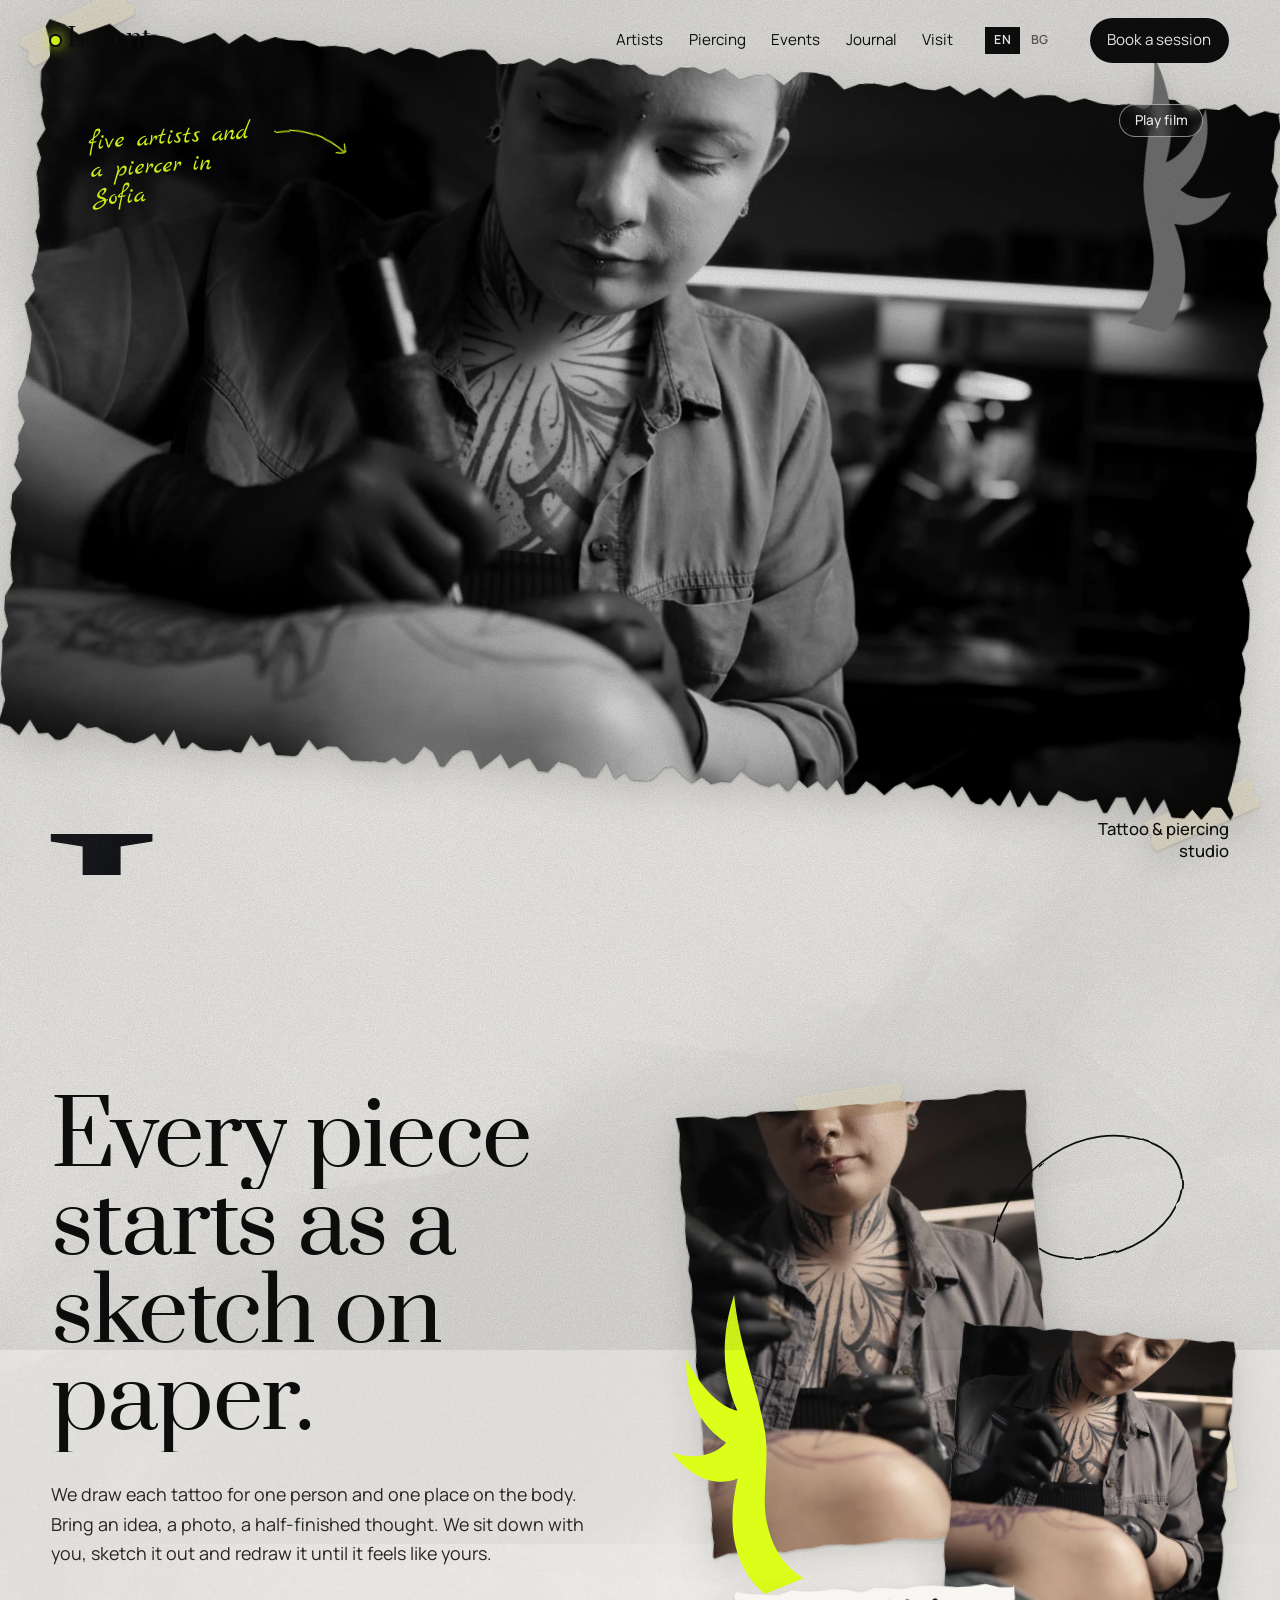
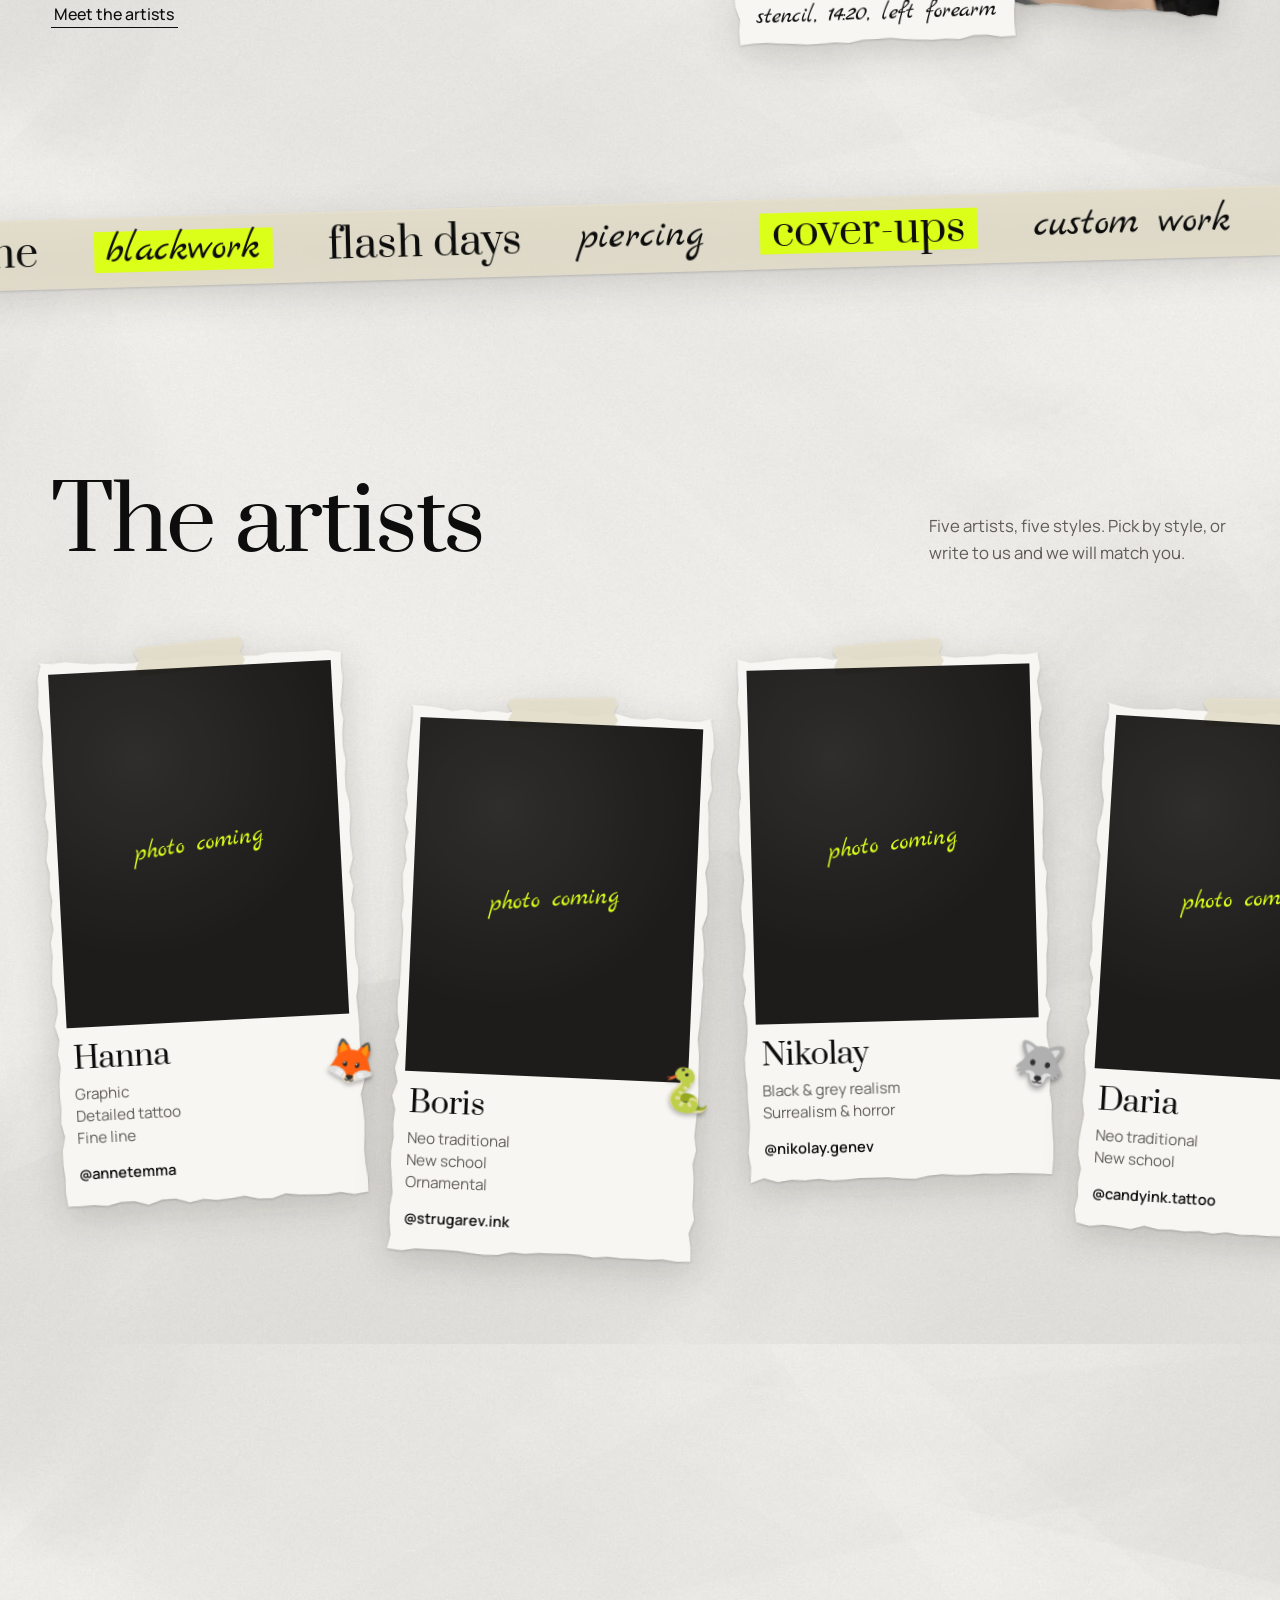
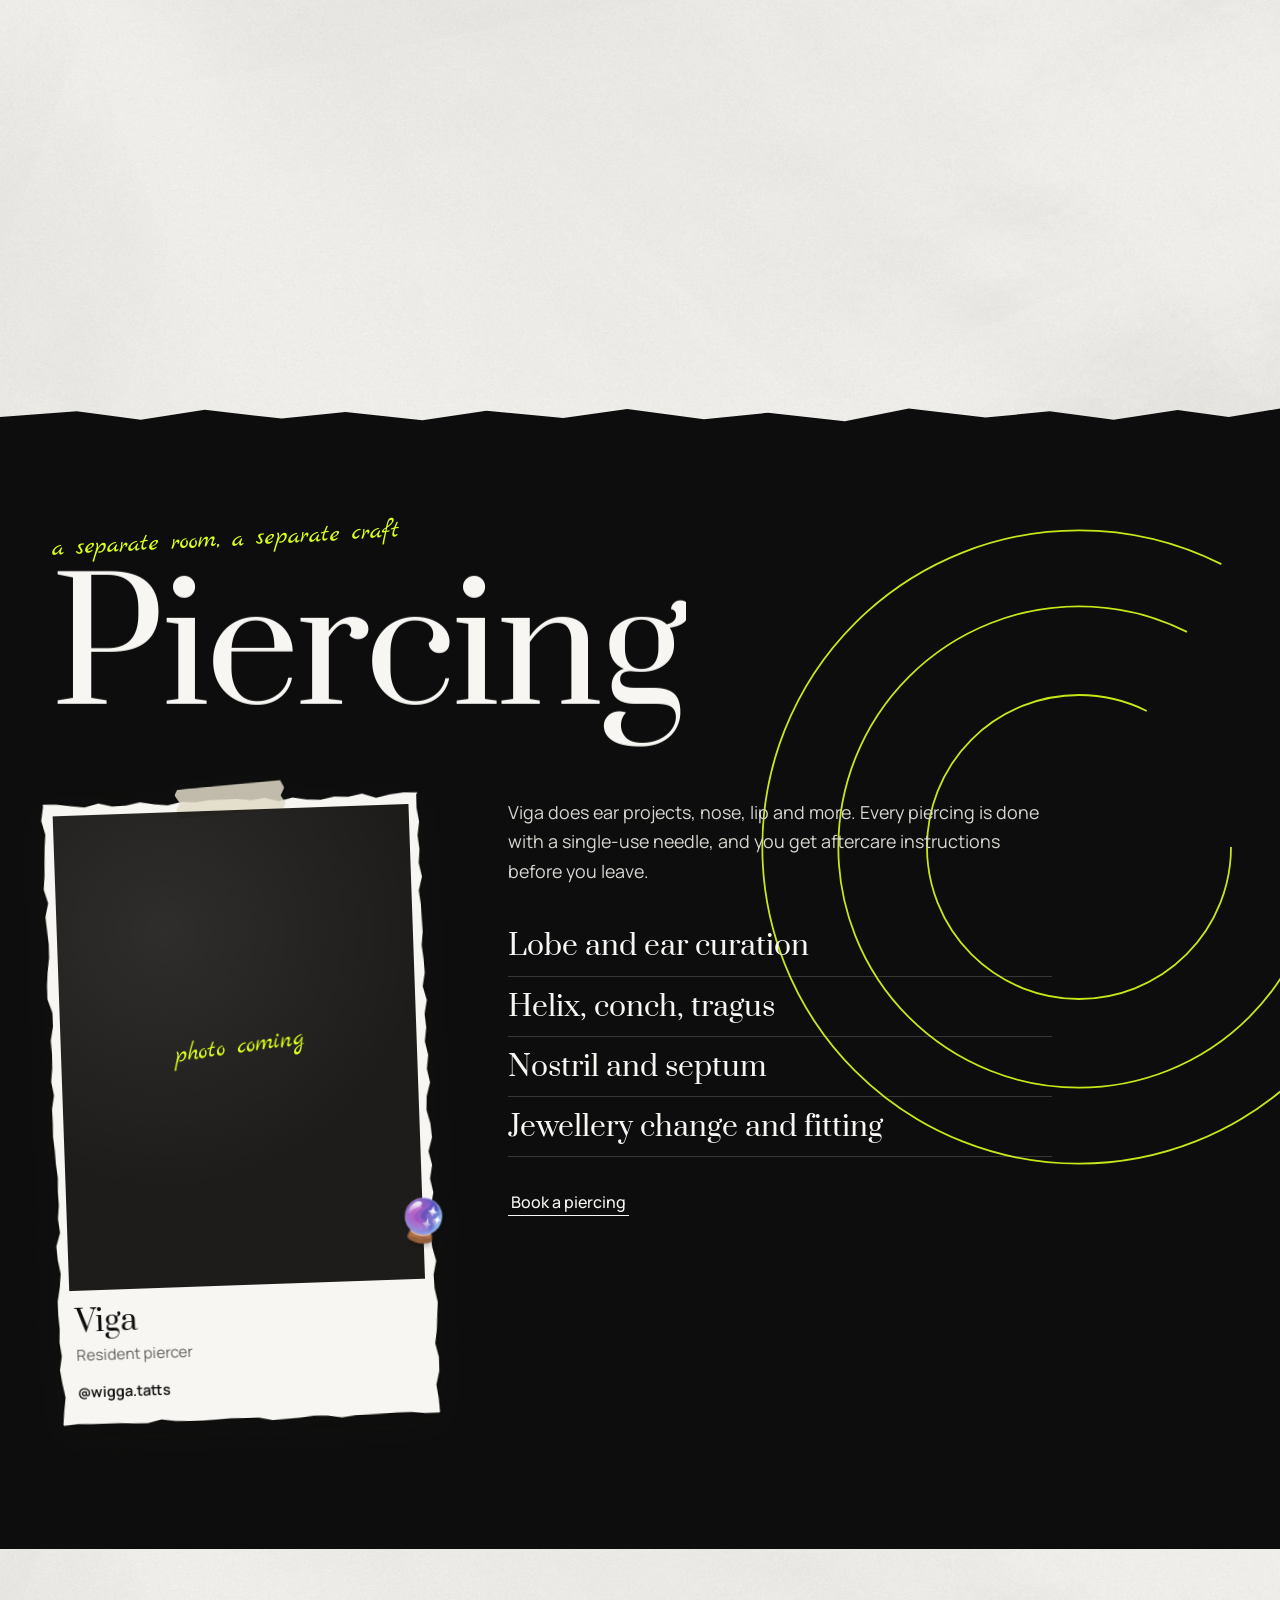
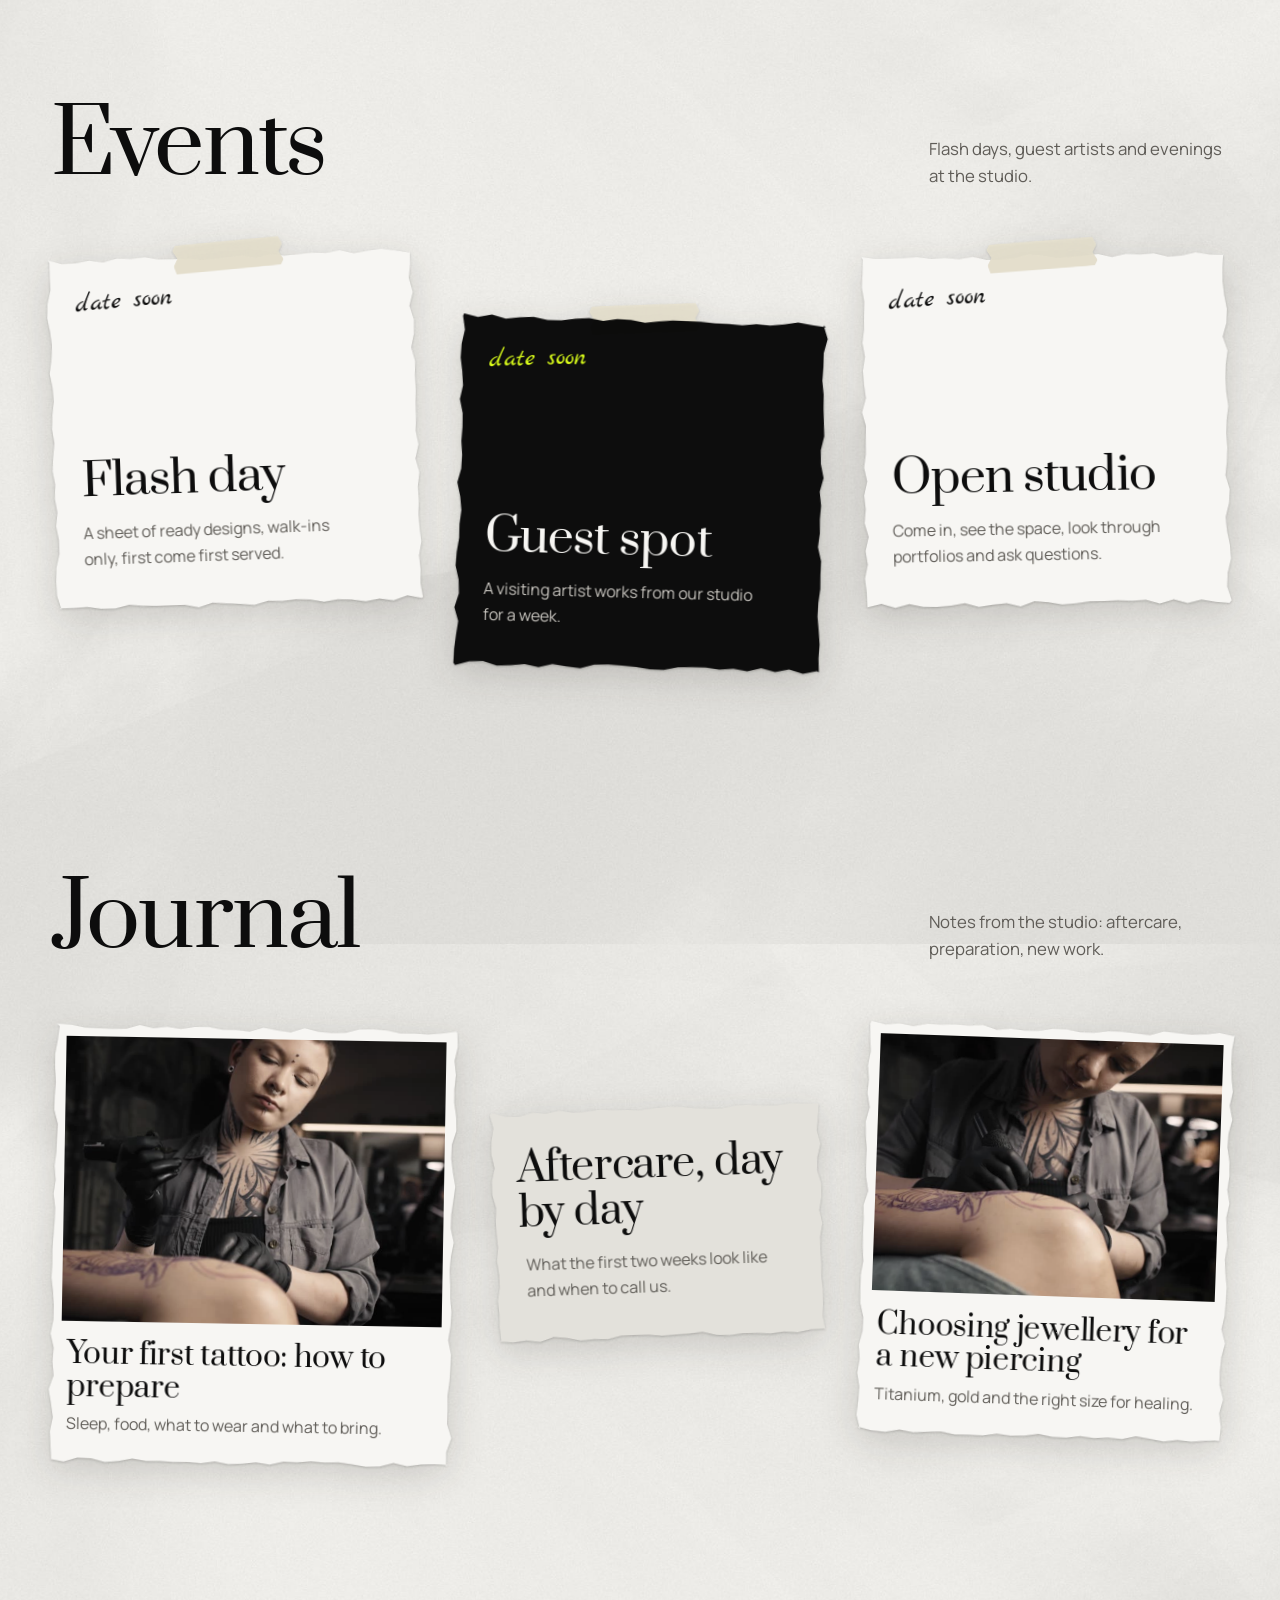
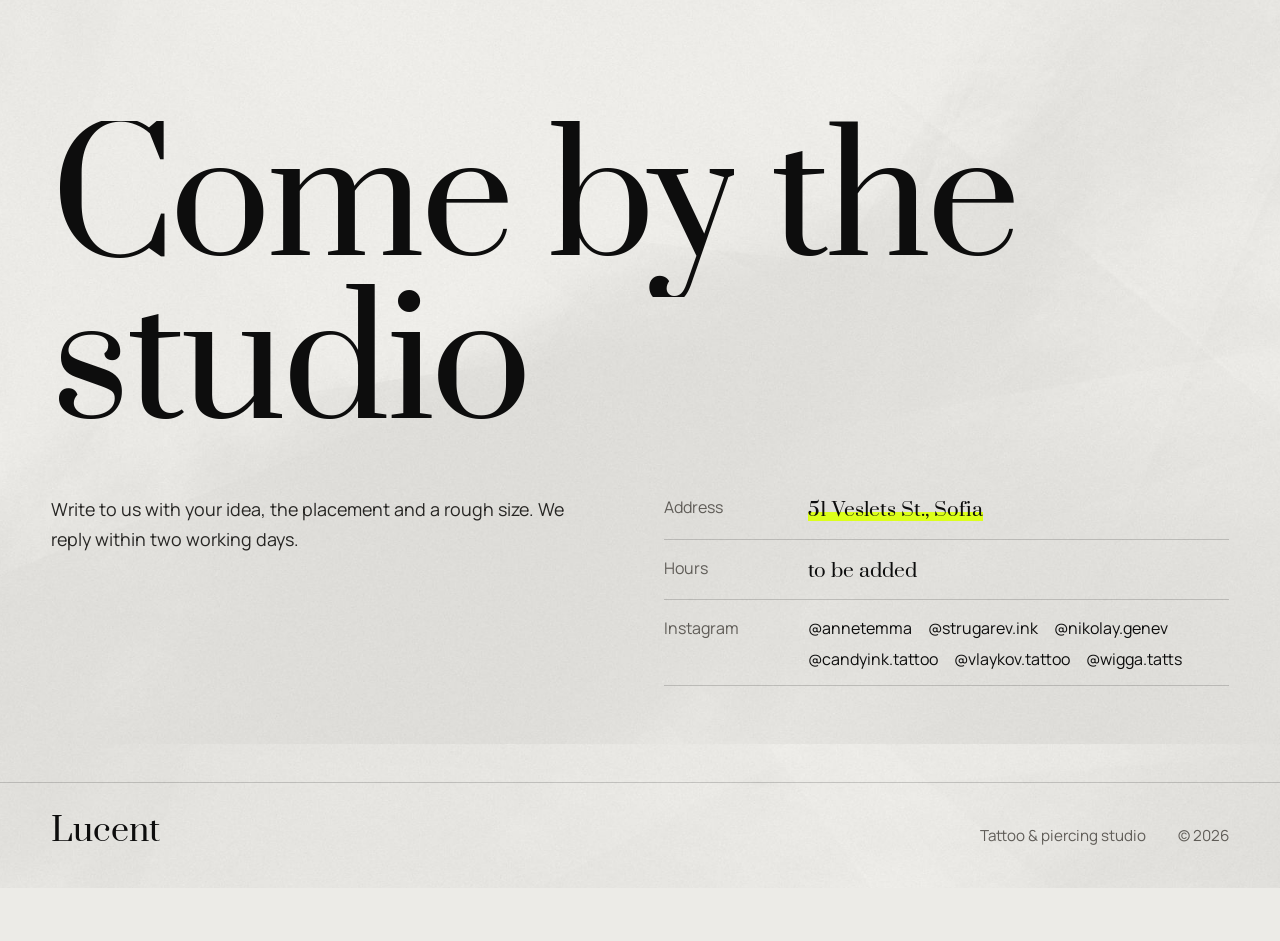
==== index.html @ 6c9735e3 "Lucent Tattoo Studio website: home page Paper-collage home page with hero video, artists, separate p" ====
<!doctype html>
<html lang="en">
<head>
  <meta charset="utf-8">
  <meta name="viewport" content="width=device-width, initial-scale=1">
  <title>Lucent Tattoo Studio</title>
  <meta name="description" content="Lucent Tattoo Studio, Sofia: five tattoo artists and a resident piercer. 51 Veslets St.">
  <link rel="preconnect" href="https://fonts.googleapis.com">
  <link rel="preconnect" href="https://fonts.gstatic.com" crossorigin>
  <link href="https://fonts.googleapis.com/css2?family=Prata&family=Manrope:wght@400;500;600&family=Marck+Script&display=swap&subset=cyrillic" rel="stylesheet">
  <link rel="stylesheet" href="css/style.css">
  <link rel="preload" as="image" href="assets/img/paper.jpg">
</head>
<body>
  <a class="skip" href="#main" data-i18n="skip">Skip to content</a>

  <!-- shared SVG: rough ink stroke used for scribbles -->
  <svg width="0" height="0" style="position:absolute" aria-hidden="true">
    <symbol id="flame" viewBox="0 0 200 420"><path d="M70 418 C 40 360, 60 300, 96 250 C 60 250, 34 222, 22 180 C 50 204, 80 206, 100 196 C 74 160, 70 110, 92 64 C 96 112, 112 146, 132 160 C 130 110, 146 56, 190 4 C 170 70, 172 130, 160 190 C 152 240, 120 280, 112 320 C 104 360, 110 390, 130 418 Z"/></symbol>
    <filter id="rough"><feTurbulence type="fractalNoise" baseFrequency="0.04" numOctaves="2" seed="4"/><feDisplacementMap in="SourceGraphic" scale="3"/></filter>
  </svg>

  <header class="nav" data-nav>
    <a class="nav__logo" href="#top" aria-label="Lucent Tattoo Studio"><span class="nav__dot" aria-hidden="true"></span>Lucent</a>
    <nav class="nav__links" aria-label="Main">
      <a href="#artists" data-i18n="nav.artists">Artists</a>
      <a href="#piercing" data-i18n="nav.piercing">Piercing</a>
      <a href="#events" data-i18n="nav.events">Events</a>
      <a href="#journal" data-i18n="nav.journal">Journal</a>
      <a href="#visit" data-i18n="nav.visit">Visit</a>
    </nav>
    <div class="lang" role="group" aria-label="Language">
      <button type="button" data-lang="en" aria-pressed="true">EN</button>
      <button type="button" data-lang="bg" aria-pressed="false">BG</button>
    </div>
    <a class="nav__book" href="#visit" data-i18n="nav.book">Book a session</a>
  </header>

  <main id="main">
    <!-- HERO -->
    <section class="hero" id="top">
      <div class="hero__frame scrap" data-drop>
        <div class="torn" data-torn="hero">
          <video class="hero__video" autoplay muted loop playsinline preload="auto" poster="assets/img/hero-poster.jpg">
            <source src="assets/video/hero.mp4" type="video/mp4">
          </video>
        </div>
        <span class="tape tape--tl"></span>
        <span class="tape tape--br"></span>
      </div>

      <svg class="flame flame--hero" viewBox="0 0 200 420" aria-hidden="true"><use href="#flame"/></svg>

      <h1 class="hero__word" aria-label="Lucent">
        <span class="hero__letters" aria-hidden="true"><span>L</span><span>u</span><span>c</span><span>e</span><span>n</span><span>t</span></span>
      </h1>

      <p class="hero__sub" data-drop data-i18n="hero.sub">Tattoo &amp; piercing studio</p>

      <p class="note hero__note" data-drop>
        <span data-i18n="hero.note">five artists and a piercer in Sofia</span>
        <svg class="note__arrow" viewBox="0 0 120 60" aria-hidden="true"><path d="M4 8 C 40 4, 80 18, 108 48 M108 48 l-14 -2 M108 48 l-1 -14" /></svg>
      </p>

      <button class="hero__pause" type="button" data-pause aria-pressed="false">
        <span data-i18n="hero.pause">Pause film</span>
      </button>
    </section>

    <!-- MANIFESTO -->
    <section class="manifesto" aria-labelledby="manifesto-title">
      <div class="manifesto__text">
        <h2 id="manifesto-title" class="display" data-split data-i18n="manifesto.title">Every piece starts as a sketch on paper.</h2>
        <p class="lede" data-reveal data-i18n="manifesto.body">We draw each tattoo for one person and one place on the body. Bring an idea, a photo, a half-finished thought. We sit down with you, sketch it out and redraw it until it feels like yours.</p>
        <a class="link-ink" href="#artists" data-reveal data-i18n="manifesto.cta">Meet the artists</a>
      </div>

      <div class="collage" aria-hidden="true">
        <figure class="scrap collage__a" data-speed="-0.12" data-place>
          <div class="torn" data-torn><img src="assets/img/still-2.jpg" alt="" loading="lazy"></div>
          <span class="tape tape--t"></span>
        </figure>
        <figure class="scrap collage__b" data-speed="0.08" data-place>
          <div class="torn" data-torn><img src="assets/img/still-7.jpg" alt="" loading="lazy"></div>
          <span class="tape tape--r"></span>
        </figure>
        <figure class="scrap collage__c paper-slip" data-speed="-0.04" data-place>
          <div class="torn" data-torn><p class="slip" data-i18n="collage.slip">stencil, 14:20, left forearm</p></div>
        </figure>
        <svg class="flame flame--collage" viewBox="0 0 200 420" aria-hidden="true"><use href="#flame"/></svg>
        <svg class="collage__scribble" viewBox="0 0 300 300"><path data-draw d="M40 210 C 60 120, 150 60, 230 90 S 260 220, 160 230 S 70 170, 120 120" /></svg>
      </div>
    </section>

    <!-- TAPE MARQUEE -->
    <div class="marquee" aria-hidden="true">
      <div class="marquee__track" data-marquee>
        <span data-i18n="marquee.1">custom work</span><span data-i18n="marquee.2">fine line</span><span data-i18n="marquee.3">blackwork</span><span data-i18n="marquee.4">flash days</span><span data-i18n="marquee.5">piercing</span><span data-i18n="marquee.6">cover-ups</span>
        <span data-i18n="marquee.1">custom work</span><span data-i18n="marquee.2">fine line</span><span data-i18n="marquee.3">blackwork</span><span data-i18n="marquee.4">flash days</span><span data-i18n="marquee.5">piercing</span><span data-i18n="marquee.6">cover-ups</span>
      </div>
    </div>

    <!-- ARTISTS -->
    <section class="artists" id="artists" aria-labelledby="artists-title">
      <div class="artists__pin">
        <header class="section-head">
          <h2 id="artists-title" class="display" data-split data-i18n="artists.title">The artists</h2>
          <p class="section-head__aside" data-reveal data-i18n="artists.aside">Five people, five hands. Pick by style, or ask us and we will match you.</p>
        </header>

        <div class="board" data-board>
          <article class="card scrap" data-card style="--r:-3deg">
            <div class="torn" data-torn>
              <div class="card__photo">
                <img src="assets/img/artists/hanna.jpg" alt="Hanna" loading="lazy" onerror="this.remove()">
                <span class="note" data-i18n="artists.photo">photo coming</span>
              </div>
              <div class="card__body">
                <h3 class="card__name">Hanna</h3>
                <ul class="card__styles"><li data-i18n="s.graphic"></li><li data-i18n="s.detailed"></li><li data-i18n="s.fineline"></li></ul>
                <a class="card__ig" href="https://www.instagram.com/annetemma/" target="_blank" rel="noopener">@annetemma</a>
              </div>
            </div>
            <span class="sticker" aria-hidden="true">🦊</span>
            <span class="tape tape--t"></span>
          </article>
          <article class="card scrap" data-card style="--r:2.5deg">
            <div class="torn" data-torn>
              <div class="card__photo">
                <img src="assets/img/artists/boris.jpg" alt="Boris" loading="lazy" onerror="this.remove()">
                <span class="note" data-i18n="artists.photo">photo coming</span>
              </div>
              <div class="card__body">
                <h3 class="card__name">Boris</h3>
                <ul class="card__styles"><li data-i18n="s.neotrad"></li><li data-i18n="s.newschool"></li><li data-i18n="s.ornamental"></li></ul>
                <a class="card__ig" href="https://www.instagram.com/strugarev.ink/" target="_blank" rel="noopener">@strugarev.ink</a>
              </div>
            </div>
            <span class="sticker" aria-hidden="true">🐍</span>
            <span class="tape tape--t"></span>
          </article>
          <article class="card scrap" data-card style="--r:-1.5deg">
            <div class="torn" data-torn>
              <div class="card__photo">
                <img src="assets/img/artists/nikolay.jpg" alt="Nikolay" loading="lazy" onerror="this.remove()">
                <span class="note" data-i18n="artists.photo">photo coming</span>
              </div>
              <div class="card__body">
                <h3 class="card__name">Nikolay</h3>
                <ul class="card__styles"><li data-i18n="s.bgreal"></li><li data-i18n="s.surreal"></li></ul>
                <a class="card__ig" href="https://www.instagram.com/nikolay.genev/" target="_blank" rel="noopener">@nikolay.genev</a>
              </div>
            </div>
            <span class="sticker" aria-hidden="true">🐺</span>
            <span class="tape tape--t"></span>
          </article>
          <article class="card scrap" data-card style="--r:3.5deg">
            <div class="torn" data-torn>
              <div class="card__photo">
                <img src="assets/img/artists/daria.jpg" alt="Daria" loading="lazy" onerror="this.remove()">
                <span class="note" data-i18n="artists.photo">photo coming</span>
              </div>
              <div class="card__body">
                <h3 class="card__name">Daria</h3>
                <ul class="card__styles"><li data-i18n="s.neotrad"></li><li data-i18n="s.newschool"></li></ul>
                <a class="card__ig" href="https://www.instagram.com/candyink.tattoo/" target="_blank" rel="noopener">@candyink.tattoo</a>
              </div>
            </div>
            <span class="sticker" aria-hidden="true">🐞</span>
            <span class="tape tape--t"></span>
          </article>
          <article class="card scrap" data-card style="--r:-2.5deg">
            <div class="torn" data-torn>
              <div class="card__photo">
                <img src="assets/img/artists/sasha.jpg" alt="Sasha" loading="lazy" onerror="this.remove()">
                <span class="note" data-i18n="artists.photo">photo coming</span>
              </div>
              <div class="card__body">
                <h3 class="card__name">Sasha</h3>
                <ul class="card__styles"><li data-i18n="s.japanese"></li></ul>
                <a class="card__ig" href="https://www.instagram.com/vlaykov.tattoo/" target="_blank" rel="noopener">@vlaykov.tattoo</a>
              </div>
            </div>
            <span class="sticker" aria-hidden="true">🐲</span>
            <span class="tape tape--t"></span>
          </article>
        </div>
      </div>
    </section>

    <!-- PIERCING: its own category -->
    <section class="piercing" id="piercing" aria-labelledby="piercing-title">
      <svg class="piercing__rings" viewBox="0 0 600 600" aria-hidden="true">
        <circle data-draw cx="300" cy="300" r="250"/>
        <circle data-draw cx="300" cy="300" r="190"/>
        <circle data-draw cx="300" cy="300" r="120"/>
      </svg>
      <div class="piercing__inner">
        <p class="note piercing__note" data-reveal data-i18n="piercing.note">a separate room, a separate craft</p>
        <h2 id="piercing-title" class="display display--xl" data-split data-i18n="piercing.title">Piercing</h2>
        <div class="piercing__grid">
          <article class="piercer scrap" data-place style="--r:-2deg">
            <div class="torn" data-torn>
              <div class="card__photo card__photo--tall">
                <img src="assets/img/artists/viga.jpg" alt="Viga" loading="lazy" onerror="this.remove()">
                <span class="note" data-i18n="artists.photo">photo coming</span>
              </div>
              <div class="card__body">
                <h3 class="card__name">Viga</h3>
                <p class="card__style" data-i18n="piercing.role">Resident piercer</p>
                <a class="card__ig" href="https://www.instagram.com/wigga.tatts/" target="_blank" rel="noopener">@wigga.tatts</a>
              </div>
            </div>
            <span class="sticker" aria-hidden="true">🔮</span>
            <span class="tape tape--t"></span>
          </article>
          <div class="piercing__info">
            <p class="lede" data-reveal data-i18n="piercing.body">Ear projects, nose, lip and more. Every piercing is done with a single-use needle, and we go through aftercare with you before you leave.</p>
            <ul class="piercing__list" data-reveal>
              <li data-i18n="piercing.l1">Lobe and ear curation</li>
              <li data-i18n="piercing.l2">Helix, conch, tragus</li>
              <li data-i18n="piercing.l3">Nostril and septum</li>
              <li data-i18n="piercing.l4">Jewellery change and fitting</li>
            </ul>
            <a class="link-ink" href="#visit" data-reveal data-i18n="piercing.cta">Book a piercing</a>
          </div>
        </div>
      </div>
    </section>

    <!-- EVENTS -->
    <section class="events" id="events" aria-labelledby="events-title">
      <header class="section-head">
        <h2 id="events-title" class="display" data-split data-i18n="events.title">Events</h2>
        <p class="section-head__aside" data-reveal data-i18n="events.aside">Flash days, guest artists and evenings at the studio.</p>
      </header>
      <div class="flyers">
        <!-- Placeholder events: replace with real dates -->
        <article class="flyer scrap" data-place style="--r:-2deg">
          <div class="torn" data-torn>
            <p class="flyer__date note" data-i18n="events.soon">date soon</p>
            <h3 class="flyer__title" data-i18n="events.e1">Flash day</h3>
            <p data-i18n="events.e1d">A sheet of ready designs, walk-ins only, first come first served.</p>
          </div>
          <span class="tape tape--t"></span>
        </article>
        <article class="flyer flyer--ink scrap" data-place style="--r:1.5deg">
          <div class="torn" data-torn>
            <p class="flyer__date note" data-i18n="events.soon">date soon</p>
            <h3 class="flyer__title" data-i18n="events.e2">Guest spot</h3>
            <p data-i18n="events.e2d">A visiting artist works from our studio for a week.</p>
          </div>
          <span class="tape tape--t"></span>
        </article>
        <article class="flyer scrap" data-place style="--r:-1deg">
          <div class="torn" data-torn>
            <p class="flyer__date note" data-i18n="events.soon">date soon</p>
            <h3 class="flyer__title" data-i18n="events.e3">Open studio</h3>
            <p data-i18n="events.e3d">Come in, see the space, look through portfolios and ask questions.</p>
          </div>
          <span class="tape tape--t"></span>
        </article>
      </div>
    </section>

    <!-- JOURNAL / BLOG -->
    <section class="journal" id="journal" aria-labelledby="journal-title">
      <header class="section-head">
        <h2 id="journal-title" class="display" data-split data-i18n="journal.title">Journal</h2>
        <p class="section-head__aside" data-reveal data-i18n="journal.aside">Notes from the studio: aftercare, preparation, new work.</p>
      </header>
      <div class="clippings">
        <a class="clip scrap" href="#journal" data-place style="--r:1deg">
          <div class="torn" data-torn>
            <img src="assets/img/still-4.5.jpg" alt="" loading="lazy">
            <h3 data-i18n="journal.p1">Your first tattoo: how to prepare</h3>
            <p data-i18n="journal.p1d">Sleep, food, what to wear and what to bring.</p>
          </div>
        </a>
        <a class="clip clip--text scrap" href="#journal" data-place style="--r:-2deg">
          <div class="torn" data-torn>
            <h3 data-i18n="journal.p2">Aftercare, day by day</h3>
            <p data-i18n="journal.p2d">What the first two weeks look like and when to call us.</p>
          </div>
        </a>
        <a class="clip scrap" href="#journal" data-place style="--r:2deg">
          <div class="torn" data-torn>
            <img src="assets/img/still-11.5.jpg" alt="" loading="lazy">
            <h3 data-i18n="journal.p3">Choosing jewellery for a new piercing</h3>
            <p data-i18n="journal.p3d">Titanium, gold and the right size for healing.</p>
          </div>
        </a>
      </div>
    </section>

    <!-- VISIT / BOOK -->
    <section class="visit" id="visit" aria-labelledby="visit-title">
      <h2 id="visit-title" class="display display--xl" data-split data-i18n="visit.title">Come by the studio</h2>
      <div class="visit__grid">
        <p class="lede" data-reveal data-i18n="visit.body">Write to us with your idea, the placement and a rough size. We reply within two working days.</p>
        <dl class="visit__info" data-reveal>
          <div><dt data-i18n="visit.address">Address</dt><dd><a href="https://www.google.com/maps/search/?api=1&amp;query=Lucent+Tattoo+Studio+Sofia" target="_blank" rel="noopener" data-i18n="visit.street">51 Veslets St., Sofia</a></dd></div>
          <div><dt data-i18n="visit.hours">Hours</dt><dd data-i18n="visit.tbd">to be added</dd></div>
          <div><dt data-i18n="visit.artists">Instagram</dt><dd class="visit__igs">
            <a href="https://www.instagram.com/annetemma/" target="_blank" rel="noopener">@annetemma</a>
            <a href="https://www.instagram.com/strugarev.ink/" target="_blank" rel="noopener">@strugarev.ink</a>
            <a href="https://www.instagram.com/nikolay.genev/" target="_blank" rel="noopener">@nikolay.genev</a>
            <a href="https://www.instagram.com/candyink.tattoo/" target="_blank" rel="noopener">@candyink.tattoo</a>
            <a href="https://www.instagram.com/vlaykov.tattoo/" target="_blank" rel="noopener">@vlaykov.tattoo</a>
            <a href="https://www.instagram.com/wigga.tatts/" target="_blank" rel="noopener">@wigga.tatts</a>
          </dd></div>
        </dl>
      </div>
      <a class="stamp" href="#visit" data-reveal><span data-i18n="nav.book">Book a session</span></a>
    </section>
  </main>

  <footer class="foot">
    <span class="foot__word">Lucent</span>
    <span data-i18n="foot.line">Tattoo &amp; piercing studio</span>
    <span>© <span data-year></span></span>
  </footer>

  <div class="grain" aria-hidden="true"></div>

  <script src="vendor/gsap.min.js"></script>
  <script src="vendor/ScrollTrigger.min.js"></script>
  <script src="vendor/lenis.min.js"></script>
  <script src="js/i18n.js"></script>
  <script src="js/main.js"></script>
</body>
</html>
---- css/style.css ----
/* Lucent Tattoo Studio — paper collage */

:root {
  --paper: #ecebe7;
  --paper-light: #f7f6f3;
  --paper-shade: #d9d7d1;
  --ink: #0d0d0d;
  --graphite: #5f5c57;
  --lime: #dcff1a;         /* firefly glow from the logo */
  --flame: #6f6f6f;
  --tape: rgba(232, 226, 205, 0.82);

  --f-display: "Prata", "Times New Roman", serif;
  --f-body: "Manrope", system-ui, sans-serif;
  --f-hand: "Marck Script", cursive;

  --gutter: clamp(16px, 4vw, 64px);
  --measure: 34rem;
  --shadow: drop-shadow(0 1px 1px rgba(0,0,0,.18)) drop-shadow(0 10px 18px rgba(30,25,20,.16));
  --shadow-lift: drop-shadow(0 2px 2px rgba(0,0,0,.14)) drop-shadow(0 26px 34px rgba(30,25,20,.22));
}

*, *::before, *::after { box-sizing: border-box; }
html { -webkit-text-size-adjust: 100%; }
body {
  margin: 0;
  color: var(--ink);
  background: var(--paper) url("../assets/img/paper.jpg") center / 1400px auto;
  font: 400 1rem/1.6 var(--f-body);
  overflow-x: hidden;
}
img, video, svg { display: block; max-width: 100%; }
a { color: inherit; }
h1, h2, h3, p, figure, dl, dd { margin: 0; }
:focus-visible { outline: 2px solid var(--ink); box-shadow: 0 0 0 5px var(--lime); outline-offset: 4px; }

.skip { position: absolute; left: -999px; top: 8px; z-index: 100; background: var(--ink); color: var(--paper); padding: .5rem 1rem; }
.skip:focus { left: 8px; }

/* ---------- type ---------- */
.display {
  font: 400 clamp(2.6rem, 7vw, 6.4rem)/0.98 var(--f-display);
  letter-spacing: -0.02em;
  max-width: 14ch;
}
.display--xl { font-size: clamp(3.4rem, 13vw, 12rem); max-width: none; }
.lede { font-size: clamp(1.05rem, 1.4vw, 1.25rem); line-height: 1.65; max-width: var(--measure); color: #262523; }
.note { font: 400 clamp(1.25rem, 2vw, 1.7rem)/1.1 var(--f-hand); color: var(--ink); }

.split-line { display: inline-block; vertical-align: top; overflow: hidden; padding-bottom: .08em; margin-bottom: -.08em; }
.split-line > span { display: inline-block; will-change: transform; }

.link-ink {
  display: inline-block; margin-top: 2rem;
  font: 500 1rem/1 var(--f-body); text-decoration: none;
  padding: .3rem .2rem .4rem;
  background: linear-gradient(var(--ink), var(--ink)) left bottom / 100% 1.5px no-repeat;
  transition: background-size .5s cubic-bezier(.7,0,.2,1), color .3s;
}
.link-ink:hover { background-size: 100% 100%; background-image: linear-gradient(var(--lime), var(--lime)); }

/* ---------- paper scraps ---------- */
.scrap { position: relative; filter: var(--shadow); transform: rotate(var(--r, 0deg)); }
.torn { background: var(--paper-light); overflow: hidden; }
.torn img { width: 100%; height: 100%; object-fit: cover; filter: grayscale(.25) contrast(1.05); }

.tape {
  position: absolute; z-index: 3; width: 110px; height: 30px; background: var(--tape);
  clip-path: polygon(3% 0, 97% 4%, 100% 30%, 96% 55%, 100% 82%, 97% 100%, 2% 96%, 0 70%, 4% 45%, 0 18%);
  mix-blend-mode: multiply;
}
.tape--t  { top: -14px; left: 50%; transform: translateX(-50%) rotate(-4deg); }
.tape--tl { top: -10px; left: -24px; transform: rotate(-32deg); }
.tape--br { bottom: -10px; right: -24px; transform: rotate(-28deg); }
.tape--r  { top: 30%; right: -40px; transform: rotate(78deg); }

/* ---------- nav ---------- */
.nav {
  position: fixed; inset: 0 0 auto; z-index: 50;
  display: flex; align-items: center; gap: clamp(1rem, 2.5vw, 2.5rem);
  padding: 1.1rem var(--gutter);
  transition: translate .5s cubic-bezier(.7,0,.2,1), background-color .4s;
}
.nav.is-scrolled { background: rgba(236,235,231,.82); backdrop-filter: blur(10px); -webkit-backdrop-filter: blur(10px); }
.nav.is-hidden { translate: 0 -110%; }
.nav__logo { font: 400 1.6rem/1 var(--f-display); text-decoration: none; letter-spacing: -.02em; display: flex; align-items: center; gap: .45rem; }
.nav__dot { width: .55rem; height: .55rem; border-radius: 50%; background: var(--lime); box-shadow: 0 0 0 2px var(--ink), 0 0 14px 3px rgba(220,255,26,.8); animation: glow 2.6s ease-in-out infinite; }
@keyframes glow { 50% { box-shadow: 0 0 0 2px var(--ink), 0 0 4px 1px rgba(220,255,26,.4); } }
.nav__links { display: flex; gap: clamp(.9rem, 2vw, 2rem); margin-left: auto; }
.nav__links a { font-size: .95rem; text-decoration: none; position: relative; z-index: 0; }
.nav__links a::after {
  content: ""; position: absolute; left: -2px; right: -2px; bottom: 1px; height: 7px; z-index: -1; background: var(--lime);
  transform: scaleX(0); transform-origin: right; transition: transform .45s cubic-bezier(.7,0,.2,1);
}
.nav__links a:hover::after { transform: scaleX(1); transform-origin: left; }
.nav__book {
  font-size: .95rem; text-decoration: none; padding: .65rem 1.1rem;
  background: var(--ink); color: var(--paper-light); border-radius: 999px;
  transition: background-color .3s;
}
.nav__book:hover { background: var(--lime); color: var(--ink); }

.lang { display: flex; gap: 2px; }
.lang button {
  font: 600 .78rem/1 var(--f-body); letter-spacing: .04em; cursor: pointer;
  padding: .45rem .55rem; border: 0; background: transparent; color: var(--graphite);
  transition: color .25s, background-color .25s;
}
.lang button[aria-pressed="true"] { background: var(--ink); color: var(--paper-light); }
.lang button:hover:not([aria-pressed="true"]) { color: var(--ink); background: var(--lime); }

/* ---------- hero ---------- */
.hero {
  position: relative; min-height: 100svh;
  padding: 5.5rem var(--gutter) 2rem;
  display: grid; grid-template-rows: 1fr auto; align-items: end;
}
.hero__frame { grid-area: 1 / 1; align-self: stretch; --r: -1.2deg; margin: 0 1vw 9vw; }
.hero__frame .torn { position: absolute; inset: 0; background: #1b1a18; }
.hero__video { width: 100%; height: 100%; object-fit: cover; filter: grayscale(1) contrast(1.12) brightness(.95); }

.hero__word {
  grid-area: 1 / 1 / 3 / 2; align-self: end; position: relative; z-index: 4;
  font: 400 clamp(6rem, 27vw, 30rem)/.78 var(--f-display);
  letter-spacing: -.045em; margin: 0 0 -.02em -.04em;
  color: #fff; mix-blend-mode: difference;
  pointer-events: none;
}
.hero__letters { display: flex; overflow: hidden; padding: .02em 0 .1em; }
.hero__letters span { display: inline-block; will-change: transform; }

.hero__sub {
  position: absolute; z-index: 5; right: var(--gutter); bottom: 2.4rem;
  font: 500 clamp(.95rem, 1.3vw, 1.15rem)/1.3 var(--f-body); max-width: 16ch; text-align: right;
}
.hero__note {
  position: absolute; z-index: 5; left: calc(var(--gutter) + 3vw); top: 7.5rem;
  display: flex; align-items: flex-start; gap: .4rem; max-width: 22ch;
  color: var(--lime); transform: rotate(-4deg);
}
.note__arrow { width: 80px; flex: none; fill: none; stroke: currentColor; stroke-width: 2; stroke-linecap: round; filter: url(#rough); margin-top: .6rem; }
.hero__pause {
  position: absolute; z-index: 5; right: calc(var(--gutter) + 2vw); top: 6.5rem;
  font: 500 .85rem/1 var(--f-body); padding: .55rem .9rem; border-radius: 999px; cursor: pointer;
  border: 1px solid rgba(255,255,255,.55); background: rgba(13,13,13,.25); color: #fff;
  backdrop-filter: blur(6px); -webkit-backdrop-filter: blur(6px);
}
.hero__pause:hover { background: rgba(13,13,13,.5); }

/* ---------- manifesto ---------- */
.manifesto {
  display: grid; grid-template-columns: minmax(0, 1.05fr) minmax(0, 1fr); gap: clamp(2rem, 6vw, 7rem);
  padding: clamp(6rem, 14vw, 12rem) var(--gutter) clamp(4rem, 10vw, 9rem);
  align-items: center;
}
.manifesto__text .lede { margin-top: 2.2rem; }
.collage { position: relative; aspect-ratio: 1 / 1.05; }
.collage .scrap { position: absolute; }
.collage__a { width: 66%; aspect-ratio: 4 / 5; left: 0; top: 4%; --r: -5deg; }
.collage__b { width: 52%; aspect-ratio: 1; right: 0; bottom: 6%; --r: 4deg; z-index: 2; }
.collage__c { left: 8%; bottom: 0; --r: -2deg; z-index: 3; }
.collage .torn { height: 100%; }
.paper-slip .torn { height: auto; padding: .9rem 1.3rem 1.1rem; background: var(--paper-light); }
.slip { font: 400 1.5rem/1 var(--f-hand); color: var(--ink); white-space: nowrap; }
.collage__scribble { position: absolute; z-index: 4; width: 46%; right: 4%; top: -2%; fill: none; stroke: var(--ink); stroke-width: 2.2; stroke-linecap: round; filter: url(#rough); pointer-events: none; }

/* ---------- marquee (tape strip) ---------- */
.marquee {
  overflow: hidden; background: var(--tape); transform: rotate(-1.6deg); margin: 2rem -2vw;
  padding: .9rem 0; filter: var(--shadow);
}
.marquee__track { display: flex; width: max-content; gap: 3.5rem; padding-left: 3.5rem; }
.marquee__track span { font: 400 clamp(1.6rem, 3.2vw, 2.6rem)/1 var(--f-display); white-space: nowrap; }
.marquee__track span:nth-child(odd) { font-family: var(--f-hand); }
.marquee__track span:nth-child(3n) { background: var(--lime); padding: 0 .3em; }

/* ---------- section heads ---------- */
.section-head {
  display: flex; justify-content: space-between; align-items: flex-end; gap: 2rem; flex-wrap: wrap;
  padding: 0 var(--gutter); margin-bottom: clamp(2.5rem, 5vw, 4.5rem);
}
.section-head__aside { max-width: 30ch; color: var(--graphite); font-size: 1.05rem; }

/* ---------- artists ---------- */
.artists { padding-top: clamp(6rem, 12vw, 10rem); }
.artists__pin { min-height: 100vh; display: flex; flex-direction: column; justify-content: center; padding-bottom: 3rem; }
.board { display: flex; gap: clamp(1.5rem, 3vw, 3rem); padding: 1.5rem var(--gutter) 2rem; width: max-content; }
.card { width: clamp(240px, 24vw, 340px); flex: none; transition: transform .5s cubic-bezier(.2,.8,.2,1), filter .5s; }
.card:nth-child(even) { margin-top: 3.5rem; }
.card:hover, .card:focus-within { transform: rotate(0deg) translateY(-10px) scale(1.02); filter: var(--shadow-lift); }
.card .torn { padding: 12px 12px 0; }
.card__photo {
  aspect-ratio: 4 / 5; display: grid; place-items: center;
  background:
    radial-gradient(circle at 30% 25%, rgba(255,255,255,.08), transparent 60%),
    #1d1c1a;
}
.card__photo--tall { aspect-ratio: 3 / 4; }
.card__photo { position: relative; overflow: hidden; }
.card__photo img { position: absolute; inset: 0; width: 100%; height: 100%; object-fit: cover; z-index: 1; filter: grayscale(1) contrast(1.08); transition: filter .6s; }
.card:hover .card__photo img, .piercer:hover .card__photo img { filter: grayscale(0) contrast(1.02); }
.card__photo .note { color: var(--lime); transform: rotate(-6deg); }
.card__styles { list-style: none; padding: 0; margin: .5rem 0 0; color: var(--graphite); font-size: .95rem; line-height: 1.45; }
.card__ig { display: inline-block; margin-top: .7rem; font-weight: 600; font-size: .92rem; text-decoration: none; padding: .1rem .25rem; margin-left: -.25rem; transition: background-color .25s; }
.card__ig:hover { background: var(--lime); }
.sticker { position: absolute; z-index: 4; right: -14px; bottom: 28%; font-size: 2.6rem; line-height: 1; transform: rotate(12deg); filter: drop-shadow(0 3px 2px rgba(0,0,0,.25)); transition: transform .5s cubic-bezier(.2,.8,.2,1); }
.card:hover .sticker, .piercer:hover .sticker { transform: rotate(-8deg) scale(1.15); }
.card__body { padding: 1rem .3rem 1.3rem; }
.card__name { font: 400 1.9rem/1.05 var(--f-display); letter-spacing: -.01em; }
.card__style { color: var(--graphite); margin-top: .35rem; font-size: .95rem; }

/* ---------- piercing ---------- */
.piercing {
  position: relative; overflow: hidden;
  margin-top: clamp(4rem, 10vw, 8rem);
  padding: clamp(5rem, 10vw, 9rem) var(--gutter);
  background: var(--ink); color: var(--paper-light);
}
.piercing::before {   /* torn top edge */
  content: ""; position: absolute; inset: -1px 0 auto; height: 28px; background: var(--paper) url("../assets/img/paper.jpg") center / 1400px auto;
  clip-path: polygon(0 0,100% 0,100% 40%,96% 70%,92% 45%,87% 80%,82% 50%,77% 72%,71% 40%,66% 85%,60% 55%,55% 78%,49% 42%,44% 74%,38% 48%,33% 82%,27% 52%,22% 76%,16% 44%,11% 80%,6% 50%,0 70%);
}
.piercing__rings { position: absolute; width: min(70vw, 760px); right: -14vw; top: 6%; fill: none; stroke: var(--lime); stroke-width: 1.4; opacity: .9; }
.piercing__inner { position: relative; }
.piercing__note { color: var(--lime); margin-bottom: 1rem; transform: rotate(-3deg); display: inline-block; }
.piercing .display--xl { margin-bottom: clamp(2.5rem, 5vw, 4rem); }
.piercing__grid { display: grid; grid-template-columns: minmax(0, 380px) minmax(0, 1fr); gap: clamp(2rem, 6vw, 6rem); align-items: start; }
.piercer .torn { padding: 12px 12px 0; color: var(--ink); }
.piercing .lede { color: #d8d6d1; }
.piercing__list { list-style: none; padding: 0; margin: 2rem 0 0; display: grid; gap: .1rem; max-width: var(--measure); }
.piercing__list li { font: 400 clamp(1.3rem, 2.2vw, 1.8rem)/1.25 var(--f-display); padding: .7rem 0; border-bottom: 1px solid rgba(247,246,243,.18); }
.piercing .link-ink { background-image: linear-gradient(var(--paper-light), var(--paper-light)); }
.piercing .link-ink:hover { color: var(--ink); background-image: linear-gradient(var(--lime), var(--lime)); }

/* ---------- events ---------- */
.events { padding: clamp(6rem, 12vw, 10rem) 0 clamp(3rem, 6vw, 5rem); }
.flyers { display: grid; grid-template-columns: repeat(3, minmax(0, 1fr)); gap: clamp(1.5rem, 3vw, 3rem); padding: 0 var(--gutter); align-items: start; }
.flyer:nth-child(2) { margin-top: 4rem; }
.flyer .torn { padding: 2rem 1.8rem 2.4rem; min-height: 22rem; display: flex; flex-direction: column; }
.flyer__date { transform: rotate(-3deg); transform-origin: left; }
.flyer__title { font: 400 clamp(2.2rem, 3.6vw, 3.4rem)/1 var(--f-display); margin: auto 0 1rem; letter-spacing: -.02em; }
.flyer p:last-child { color: var(--graphite); max-width: 28ch; }
.flyer--ink .torn { background: var(--ink); color: var(--paper-light); }
.flyer--ink p:last-child { color: #c9c6c0; }
.flyer--ink .flyer__date { color: var(--lime); }

/* ---------- journal ---------- */
.journal { padding: clamp(4rem, 10vw, 8rem) 0; }
.clippings { display: grid; grid-template-columns: 1.1fr .9fr 1fr; gap: clamp(1.5rem, 3vw, 3rem); padding: 0 var(--gutter); align-items: start; }
.clip { text-decoration: none; display: block; transition: transform .5s cubic-bezier(.2,.8,.2,1), filter .5s; }
.clip:hover, .clip:focus-visible { transform: rotate(0deg) translateY(-8px); filter: var(--shadow-lift); }
.clip .torn { padding: 12px 12px 1.6rem; }
.clip img { aspect-ratio: 4 / 3; height: auto; }
.clip h3 { font: 400 clamp(1.5rem, 2.3vw, 2rem)/1.1 var(--f-display); margin: 1.1rem .4rem .5rem; letter-spacing: -.01em; }
.clip p { color: var(--graphite); margin: 0 .4rem; }
.clip--text { margin-top: 5rem; }
.clip--text .torn { padding: 2.2rem 1.6rem 2.4rem; background: #e3e1db; }
.clip--text h3 { font-size: clamp(2rem, 3.2vw, 2.8rem); margin: 0 0 1rem; }

/* ---------- visit ---------- */
.visit { padding: clamp(5rem, 10vw, 9rem) var(--gutter) clamp(4rem, 8vw, 6rem); position: relative; }
.visit__grid { display: grid; grid-template-columns: minmax(0, 1fr) minmax(0, 1fr); gap: 3rem; margin-top: 3rem; align-items: start; }
.visit__info { display: grid; gap: 1rem; }
.visit__info div { display: grid; grid-template-columns: 9rem 1fr; border-bottom: 1px solid rgba(13,13,13,.18); padding-bottom: .8rem; }
.visit__info dt { color: var(--graphite); }
.visit__info dd { font-family: var(--f-display); font-size: 1.2rem; }
.visit__info dd a { text-decoration: none; background: linear-gradient(var(--lime), var(--lime)) left 85% / 100% 35% no-repeat; transition: background-size .35s; }
.visit__igs { display: flex; flex-wrap: wrap; gap: .3rem 1rem; }
.visit__info .visit__igs { font-family: var(--f-body); font-size: 1rem; }
.visit__info .visit__igs a { background-size: 0 35%; }
.visit__info .visit__igs a:hover { background-size: 100% 35%; }
.stamp {
  position: absolute; right: calc(var(--gutter) + 4vw); top: clamp(3rem, 8vw, 7rem);
  width: clamp(130px, 14vw, 180px); aspect-ratio: 1; border-radius: 50%;
  display: grid; place-items: center; text-align: center; padding: 1.4rem;
  font: 400 1.6rem/1.05 var(--f-hand); color: var(--ink); text-decoration: none;
  background: var(--lime); border: 2px solid var(--ink); transform: rotate(-12deg);
  transition: transform .5s cubic-bezier(.2,.8,.2,1), background-color .3s, color .3s;
}
.stamp:hover { transform: rotate(0deg) scale(1.06); background: var(--ink); color: var(--lime); }

/* ---------- footer ---------- */
.foot { display: flex; gap: 2rem; align-items: baseline; flex-wrap: wrap; padding: 2rem var(--gutter) 2.5rem; border-top: 1px solid rgba(13,13,13,.18); color: var(--graphite); font-size: .95rem; }
.foot__word { font: 400 2rem/1 var(--f-display); color: var(--ink); margin-right: auto; }

/* ---------- tribal flame cutouts (from the brand sheet) ---------- */
.flame { position: absolute; pointer-events: none; }
.flame--hero { z-index: 3; width: clamp(90px, 10vw, 170px); right: calc(var(--gutter) - 1vw); top: 4rem; fill: var(--flame); transform: rotate(14deg) scaleX(-1); filter: drop-shadow(0 8px 10px rgba(0,0,0,.2)); }
.flame--collage { z-index: 1; width: 26%; left: -6%; bottom: 8%; fill: var(--lime); transform: rotate(-22deg); }

/* ---------- film grain ---------- */
.grain {
  position: fixed; inset: -50%; z-index: 90; pointer-events: none; opacity: .13; mix-blend-mode: multiply;
  background-image: url("data:image/svg+xml,%3Csvg xmlns='http://www.w3.org/2000/svg' width='220' height='220'%3E%3Cfilter id='n'%3E%3CfeTurbulence type='fractalNoise' baseFrequency='.85' numOctaves='3' stitchTiles='stitch'/%3E%3CfeColorMatrix values='0 0 0 0 0 0 0 0 0 0 0 0 0 0 0 0 0 0 1.1 0'/%3E%3C/filter%3E%3Crect width='100%25' height='100%25' filter='url(%23n)'/%3E%3C/svg%3E");
  animation: grain .9s steps(6) infinite;
}
@keyframes grain {
  0% { transform: translate(0, 0); } 20% { transform: translate(-3%, 2%); } 40% { transform: translate(2%, -3%); }
  60% { transform: translate(-2%, -1%); } 80% { transform: translate(3%, 3%); } 100% { transform: translate(0, 0); }
}

/* ---------- responsive ---------- */
@media (max-width: 960px) {
  .nav__links { display: none; }
  .lang { margin-left: auto; }
  .manifesto, .piercing__grid, .visit__grid { grid-template-columns: 1fr; }
  .collage { max-width: 520px; width: 100%; margin: 0 auto; }
  .flyers, .clippings { grid-template-columns: 1fr; max-width: 520px; }
  .flyer:nth-child(2), .clip--text { margin-top: 0; }
  .flyer .torn { min-height: 16rem; }
  .board { width: auto; overflow-x: auto; scroll-snap-type: x mandatory; padding-bottom: 3rem; }
  .card { scroll-snap-align: center; width: min(74vw, 300px); }
  .stamp { position: static; margin-top: 3rem; }
  .piercer { max-width: 380px; }
}
@media (max-width: 560px) {
  .nav__book { display: none; }
  .hero__note { top: 6.2rem; font-size: 1.15rem; }
  .hero__pause { top: 5.4rem; right: calc(var(--gutter) + 3vw); }
  .flame--hero { top: 8rem; width: 70px; }
  .hero__sub { position: static; text-align: left; margin-top: 1rem; }
  .visit__info div { grid-template-columns: 1fr; gap: .2rem; }
}

@media (prefers-reduced-motion: reduce) {
  .grain { animation: none; }
  *, *::before, *::after { transition-duration: .01ms !important; }
}
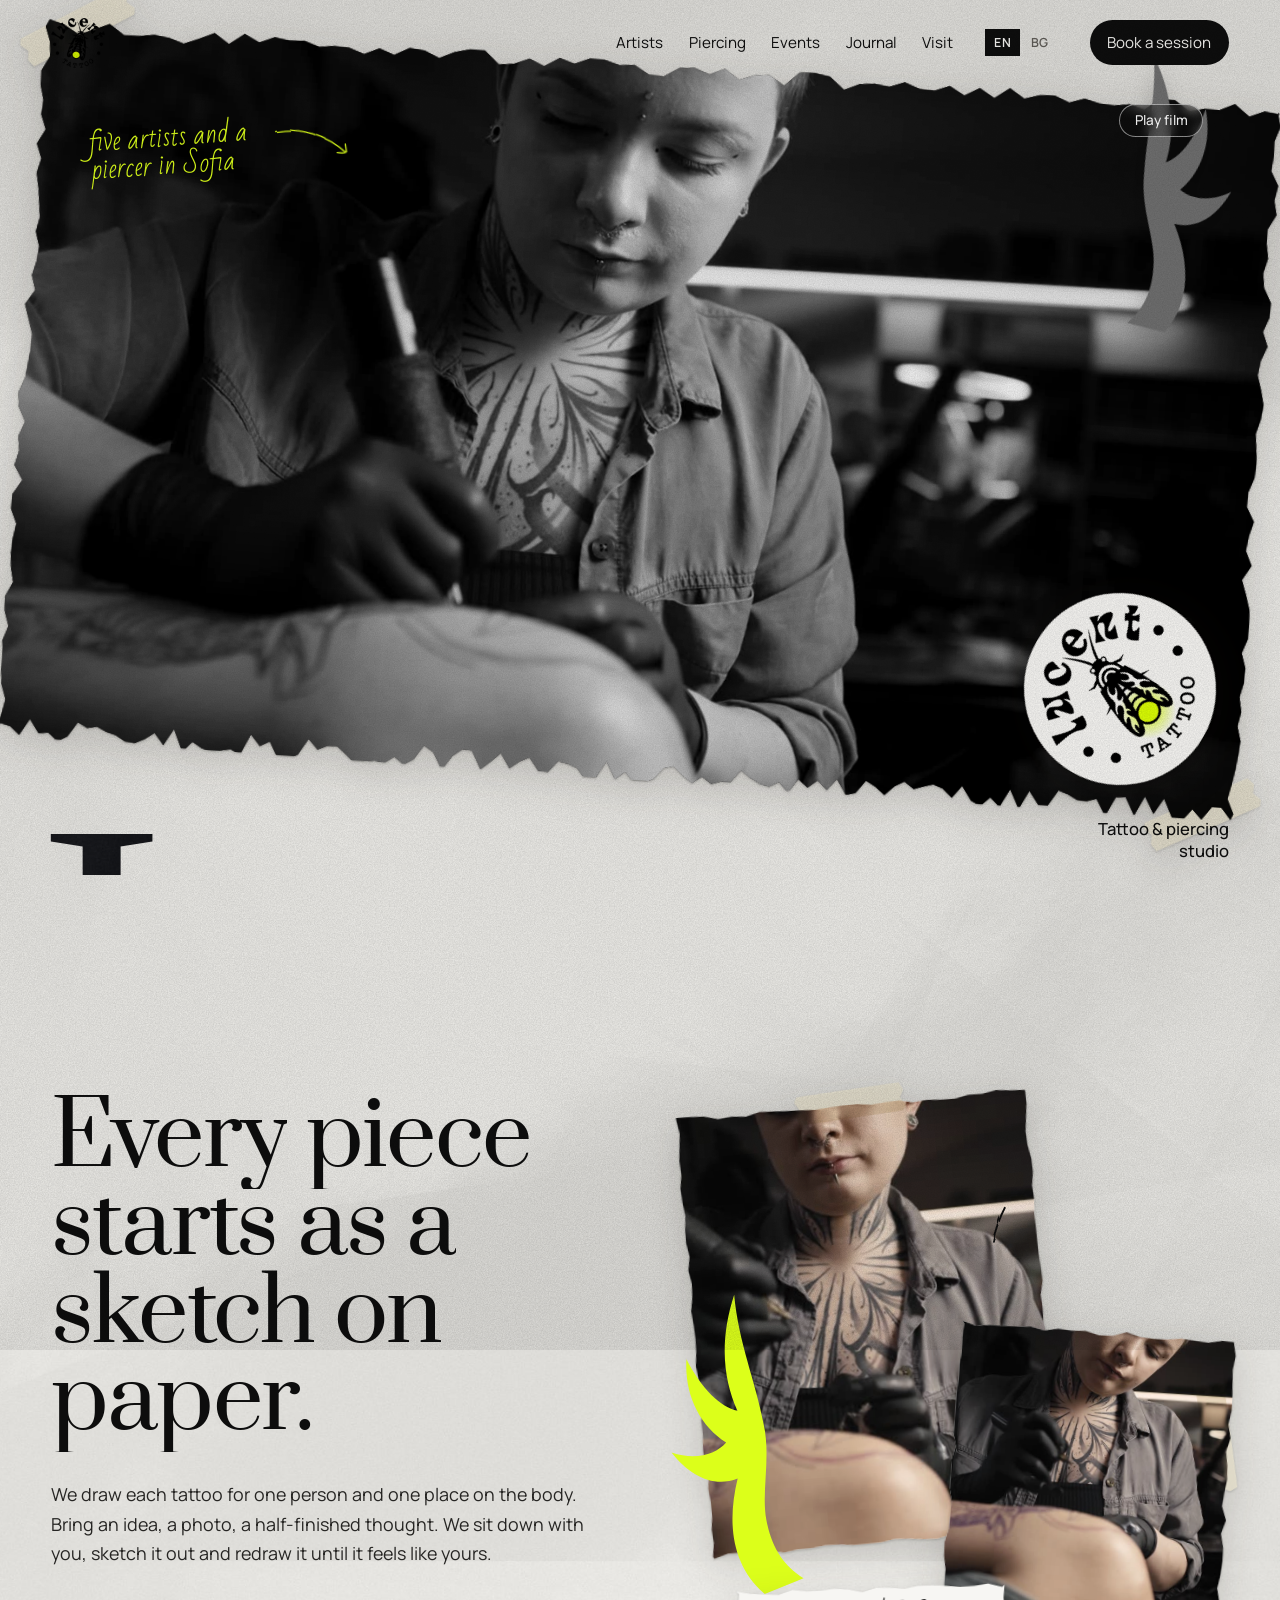
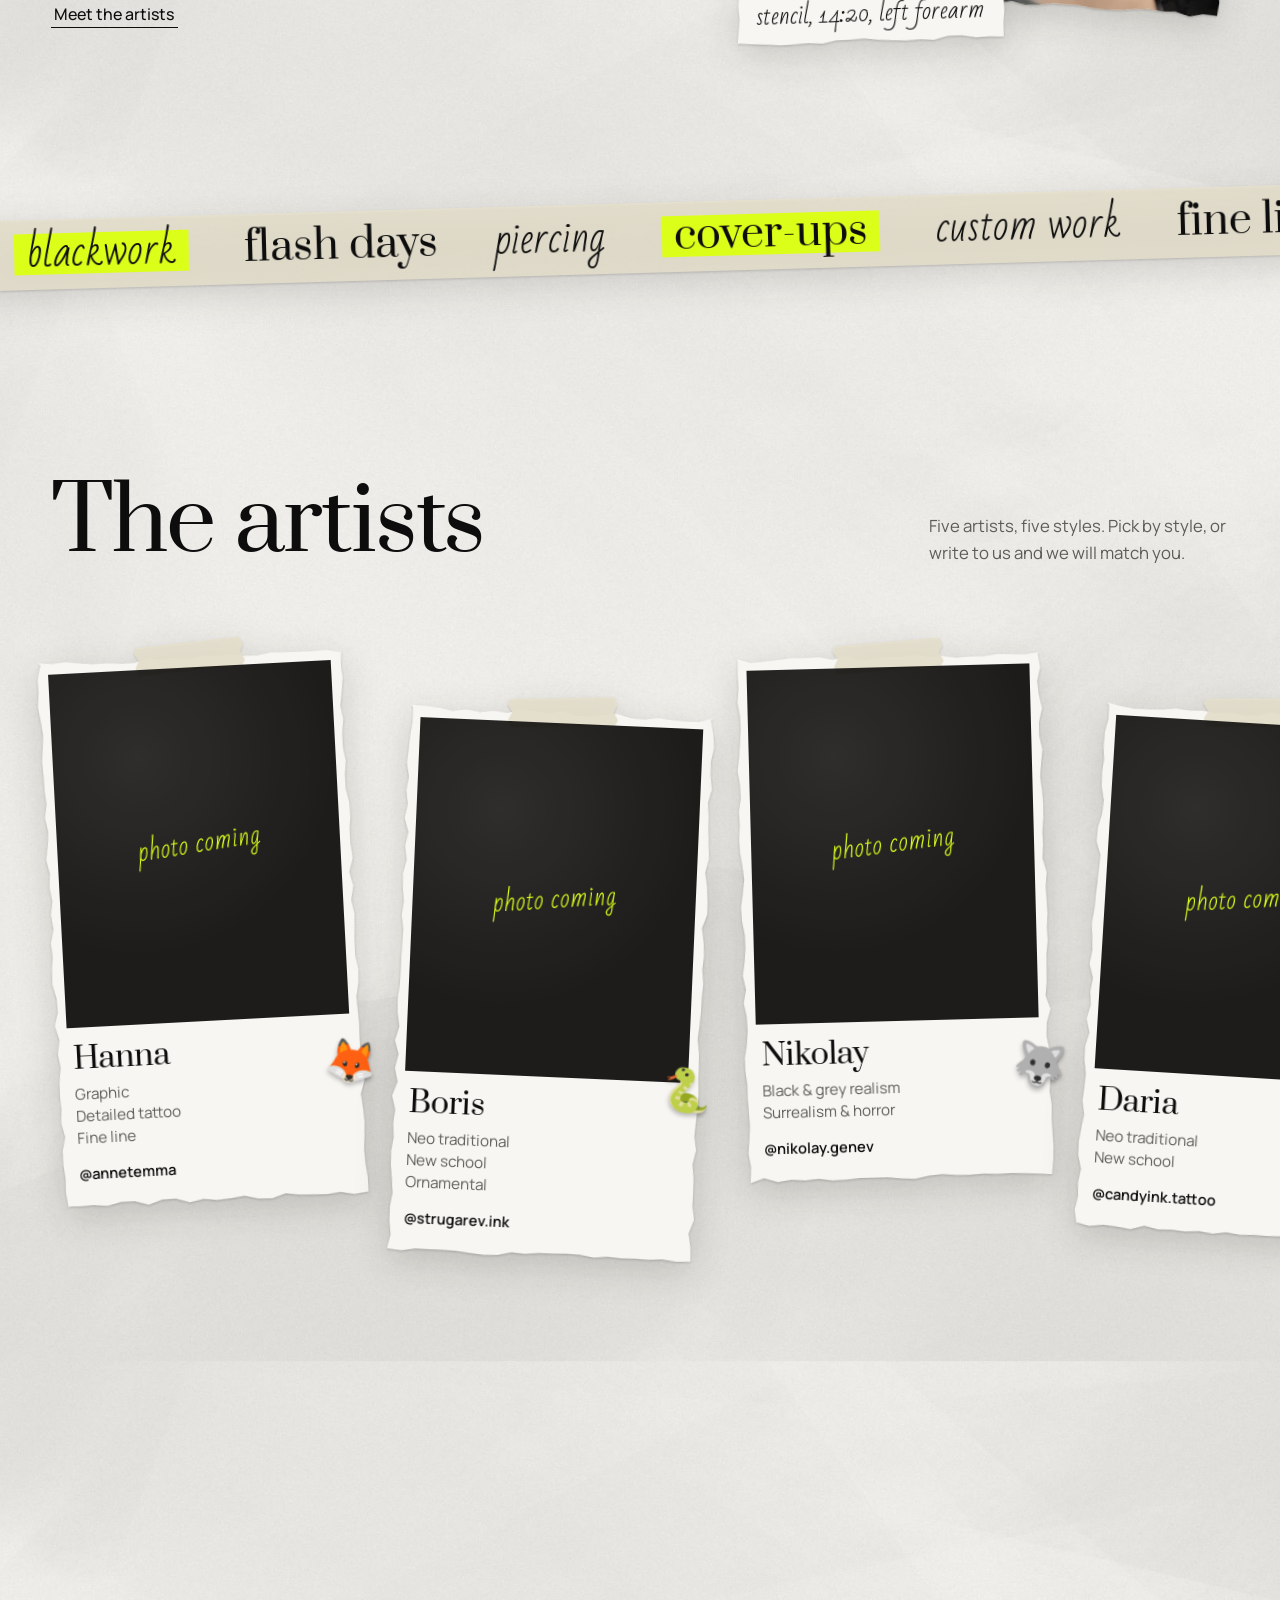
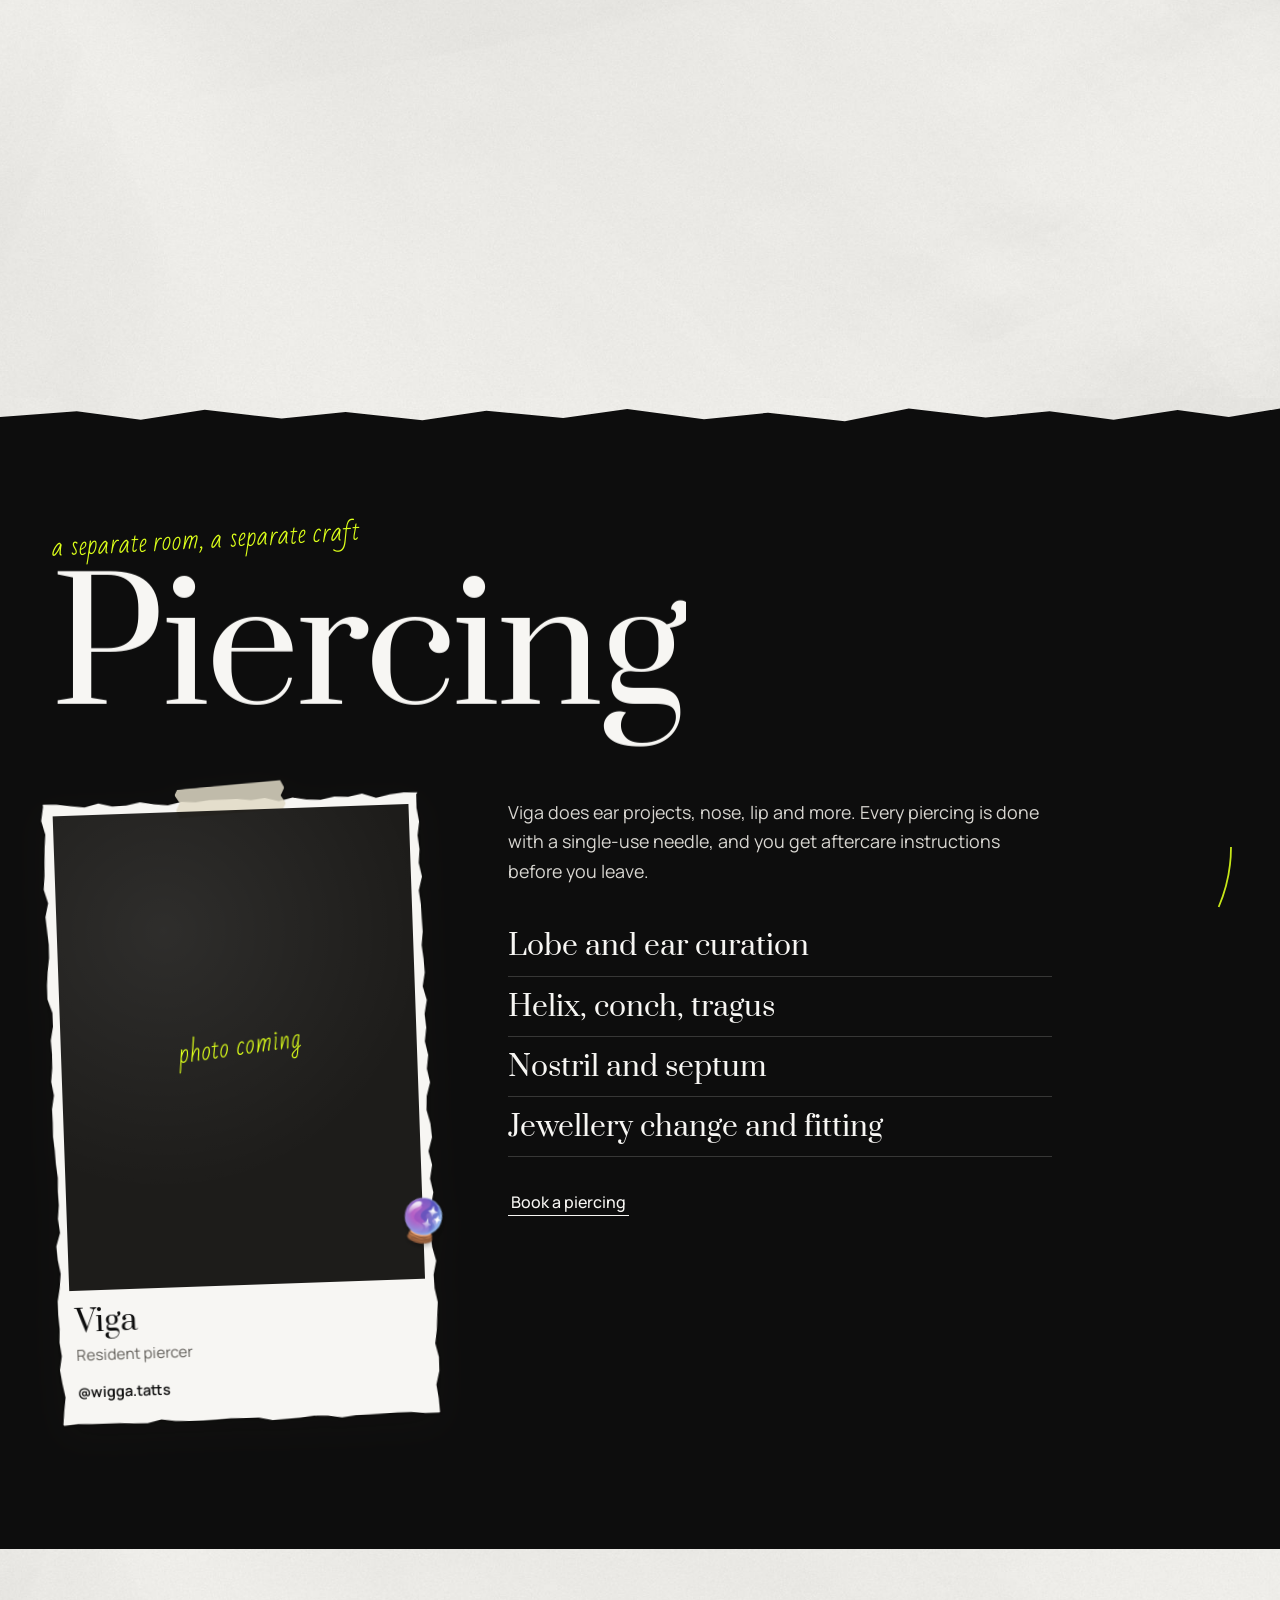
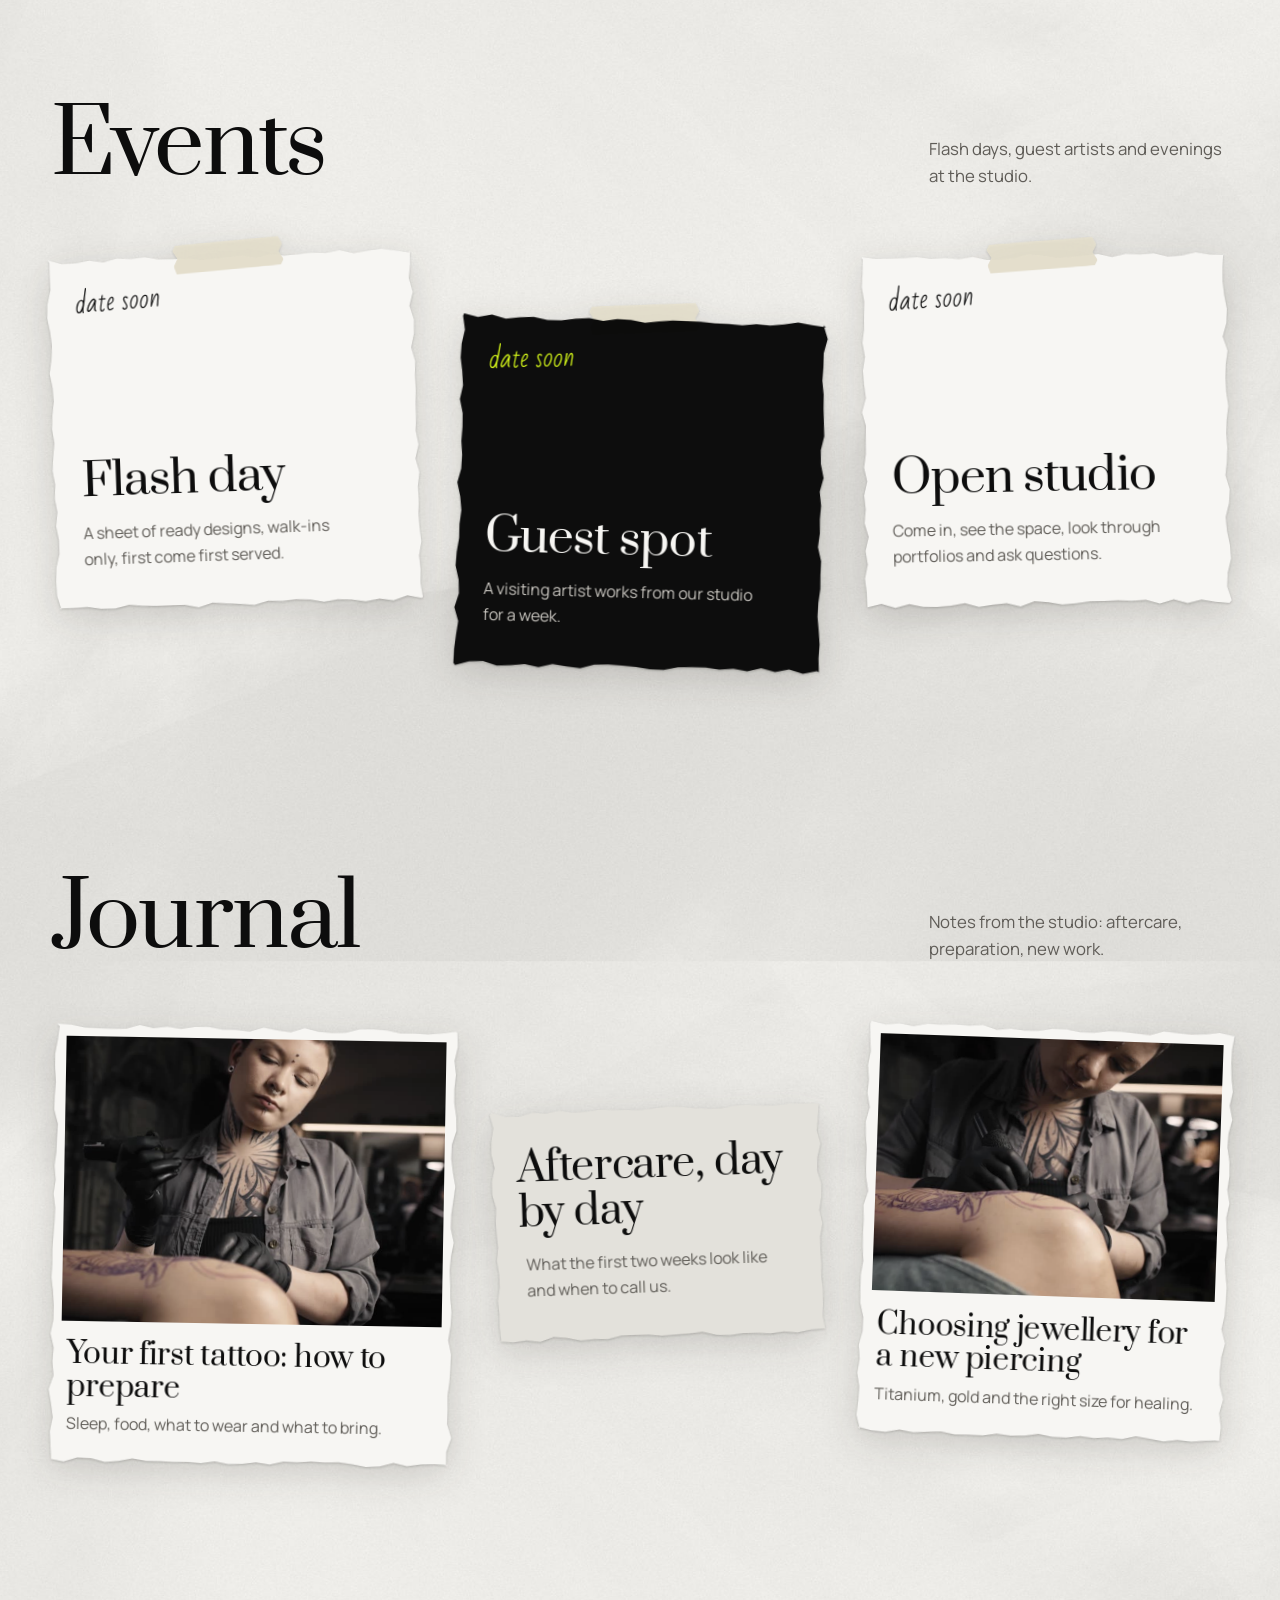
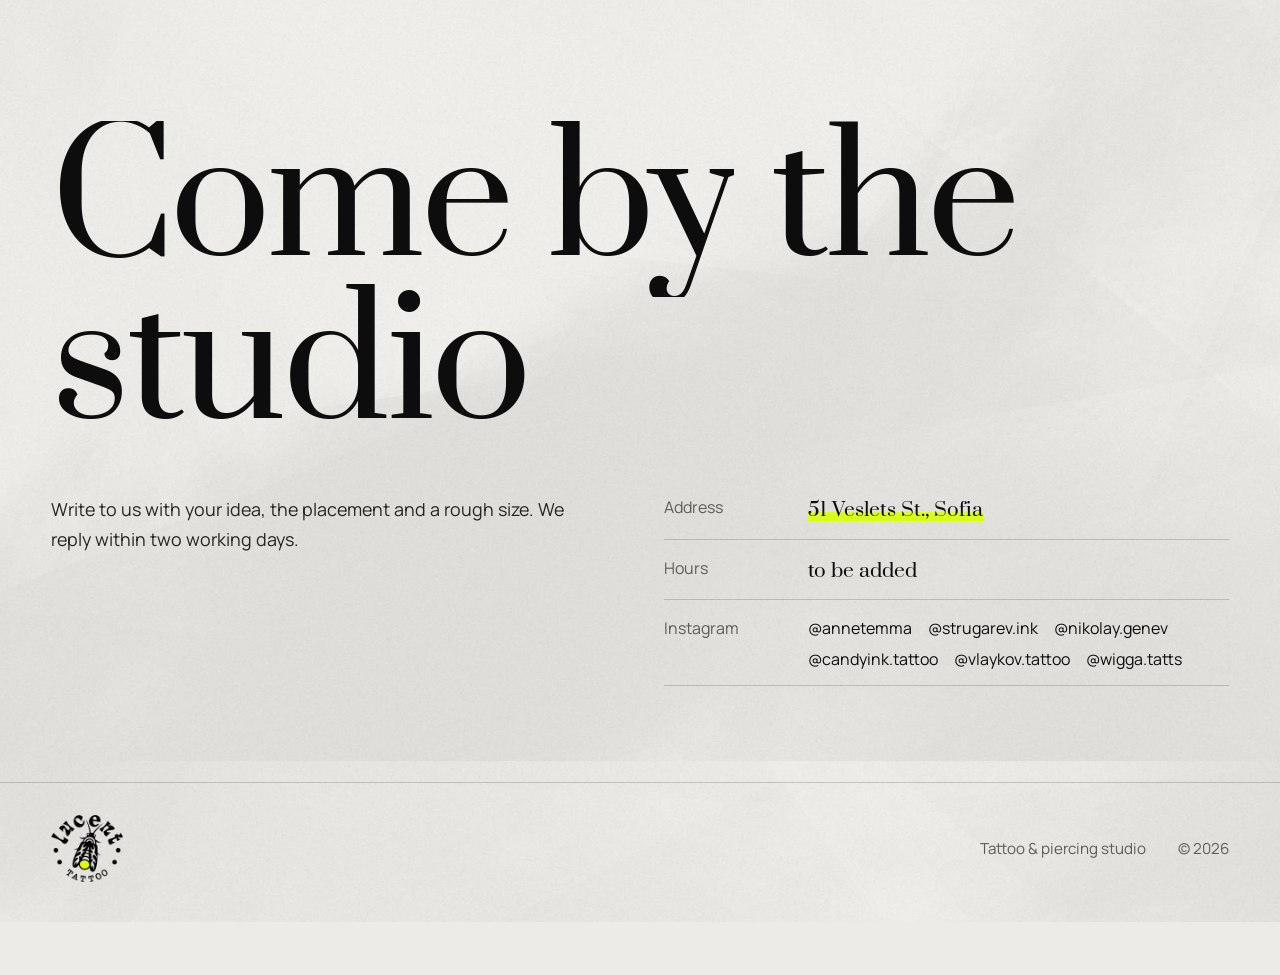
==== commit d919dd1f: "Add logo, switch handwriting font to Bad Script Logo in the header, as a sticker in the hero with a " ====
--- a/index.html
+++ b/index.html
@@ -7,9 +7,10 @@
   <meta name="description" content="Lucent Tattoo Studio, Sofia: five tattoo artists and a resident piercer. 51 Veslets St.">
   <link rel="preconnect" href="https://fonts.googleapis.com">
   <link rel="preconnect" href="https://fonts.gstatic.com" crossorigin>
-  <link href="https://fonts.googleapis.com/css2?family=Prata&family=Manrope:wght@400;500;600&family=Marck+Script&display=swap&subset=cyrillic" rel="stylesheet">
+  <link href="https://fonts.googleapis.com/css2?family=Prata&family=Manrope:wght@400;500;600&family=Bad+Script&display=swap&subset=cyrillic" rel="stylesheet">
   <link rel="stylesheet" href="css/style.css">
   <link rel="preload" as="image" href="assets/img/paper.jpg">
+  <link rel="icon" type="image/png" href="assets/img/brand/favicon.png">
 </head>
 <body>
   <a class="skip" href="#main" data-i18n="skip">Skip to content</a>
@@ -21,7 +22,7 @@
   </svg>
 
   <header class="nav" data-nav>
-    <a class="nav__logo" href="#top" aria-label="Lucent Tattoo Studio"><span class="nav__dot" aria-hidden="true"></span>Lucent</a>
+    <a class="nav__logo" href="#top"><img src="assets/img/brand/logo-160.png" alt="Lucent Tattoo" width="160" height="160"></a>
     <nav class="nav__links" aria-label="Main">
       <a href="#artists" data-i18n="nav.artists">Artists</a>
       <a href="#piercing" data-i18n="nav.piercing">Piercing</a>
@@ -54,6 +55,11 @@
       <h1 class="hero__word" aria-label="Lucent">
         <span class="hero__letters" aria-hidden="true"><span>L</span><span>u</span><span>c</span><span>e</span><span>n</span><span>t</span></span>
       </h1>
+
+      <div class="hero__badge" aria-hidden="true">
+        <img src="assets/img/brand/logo.png" alt="" width="640" height="641">
+        <span class="hero__glow"></span>
+      </div>
 
       <p class="hero__sub" data-drop data-i18n="hero.sub">Tattoo &amp; piercing studio</p>
 
@@ -316,7 +322,7 @@
   </main>
 
   <footer class="foot">
-    <span class="foot__word">Lucent</span>
+    <img class="foot__logo" src="assets/img/brand/logo.png" alt="Lucent Tattoo" width="640" height="641">
     <span data-i18n="foot.line">Tattoo &amp; piercing studio</span>
     <span>© <span data-year></span></span>
   </footer>
--- a/css/style.css
+++ b/css/style.css
@@ -12,7 +12,7 @@
 
   --f-display: "Prata", "Times New Roman", serif;
   --f-body: "Manrope", system-ui, sans-serif;
-  --f-hand: "Marck Script", cursive;
+  --f-hand: "Bad Script", cursive;
 
   --gutter: clamp(16px, 4vw, 64px);
   --measure: 34rem;
@@ -83,9 +83,9 @@
 }
 .nav.is-scrolled { background: rgba(236,235,231,.82); backdrop-filter: blur(10px); -webkit-backdrop-filter: blur(10px); }
 .nav.is-hidden { translate: 0 -110%; }
-.nav__logo { font: 400 1.6rem/1 var(--f-display); text-decoration: none; letter-spacing: -.02em; display: flex; align-items: center; gap: .45rem; }
-.nav__dot { width: .55rem; height: .55rem; border-radius: 50%; background: var(--lime); box-shadow: 0 0 0 2px var(--ink), 0 0 14px 3px rgba(220,255,26,.8); animation: glow 2.6s ease-in-out infinite; }
-@keyframes glow { 50% { box-shadow: 0 0 0 2px var(--ink), 0 0 4px 1px rgba(220,255,26,.4); } }
+.nav__logo { display: block; flex: none; }
+.nav__logo img { width: 54px; height: auto; transition: transform .6s cubic-bezier(.2,.8,.2,1); }
+.nav__logo:hover img { transform: rotate(-12deg) scale(1.06); }
 .nav__links { display: flex; gap: clamp(.9rem, 2vw, 2rem); margin-left: auto; }
 .nav__links a { font-size: .95rem; text-decoration: none; position: relative; z-index: 0; }
 .nav__links a::after {
@@ -128,6 +128,21 @@
 }
 .hero__letters { display: flex; overflow: hidden; padding: .02em 0 .1em; }
 .hero__letters span { display: inline-block; will-change: transform; }
+
+/* logo pasted on like a sticker; the firefly's tail glows */
+.hero__badge {
+  position: absolute; z-index: 6; right: calc(var(--gutter) + 1vw); bottom: clamp(4.5rem, 9vw, 8rem);
+  width: clamp(120px, 15vw, 230px); aspect-ratio: 1; transform: rotate(-9deg);
+  display: grid; place-items: center; border-radius: 50%; background: var(--paper-light);
+  filter: var(--shadow);
+}
+.hero__badge img { width: 84%; height: auto; position: relative; z-index: 1; }
+.hero__glow {
+  position: absolute; z-index: 0; left: 47.5%; top: 68%; width: 30%; aspect-ratio: 1; translate: -50% -50%;
+  border-radius: 50%; background: radial-gradient(circle, rgba(220,255,26,.95) 0%, rgba(220,255,26,.45) 40%, rgba(220,255,26,0) 70%);
+  animation: firefly 2.8s ease-in-out infinite;
+}
+@keyframes firefly { 0%, 100% { opacity: .35; scale: .8; } 50% { opacity: 1; scale: 1.5; } }
 
 .hero__sub {
   position: absolute; z-index: 5; right: var(--gutter); bottom: 2.4rem;
@@ -280,8 +295,8 @@
 .stamp:hover { transform: rotate(0deg) scale(1.06); background: var(--ink); color: var(--lime); }
 
 /* ---------- footer ---------- */
-.foot { display: flex; gap: 2rem; align-items: baseline; flex-wrap: wrap; padding: 2rem var(--gutter) 2.5rem; border-top: 1px solid rgba(13,13,13,.18); color: var(--graphite); font-size: .95rem; }
-.foot__word { font: 400 2rem/1 var(--f-display); color: var(--ink); margin-right: auto; }
+.foot { display: flex; gap: 2rem; align-items: center; flex-wrap: wrap; padding: 2rem var(--gutter) 2.5rem; border-top: 1px solid rgba(13,13,13,.18); color: var(--graphite); font-size: .95rem; }
+.foot__logo { width: 72px; height: auto; margin-right: auto; }
 
 /* ---------- tribal flame cutouts (from the brand sheet) ---------- */
 .flame { position: absolute; pointer-events: none; }
@@ -319,10 +334,11 @@
   .hero__pause { top: 5.4rem; right: calc(var(--gutter) + 3vw); }
   .flame--hero { top: 8rem; width: 70px; }
   .hero__sub { position: static; text-align: left; margin-top: 1rem; }
+  .hero__badge { width: 96px; bottom: 6.5rem; }
   .visit__info div { grid-template-columns: 1fr; gap: .2rem; }
 }
 
 @media (prefers-reduced-motion: reduce) {
-  .grain { animation: none; }
+  .grain, .hero__glow { animation: none; }
   *, *::before, *::after { transition-duration: .01ms !important; }
 }
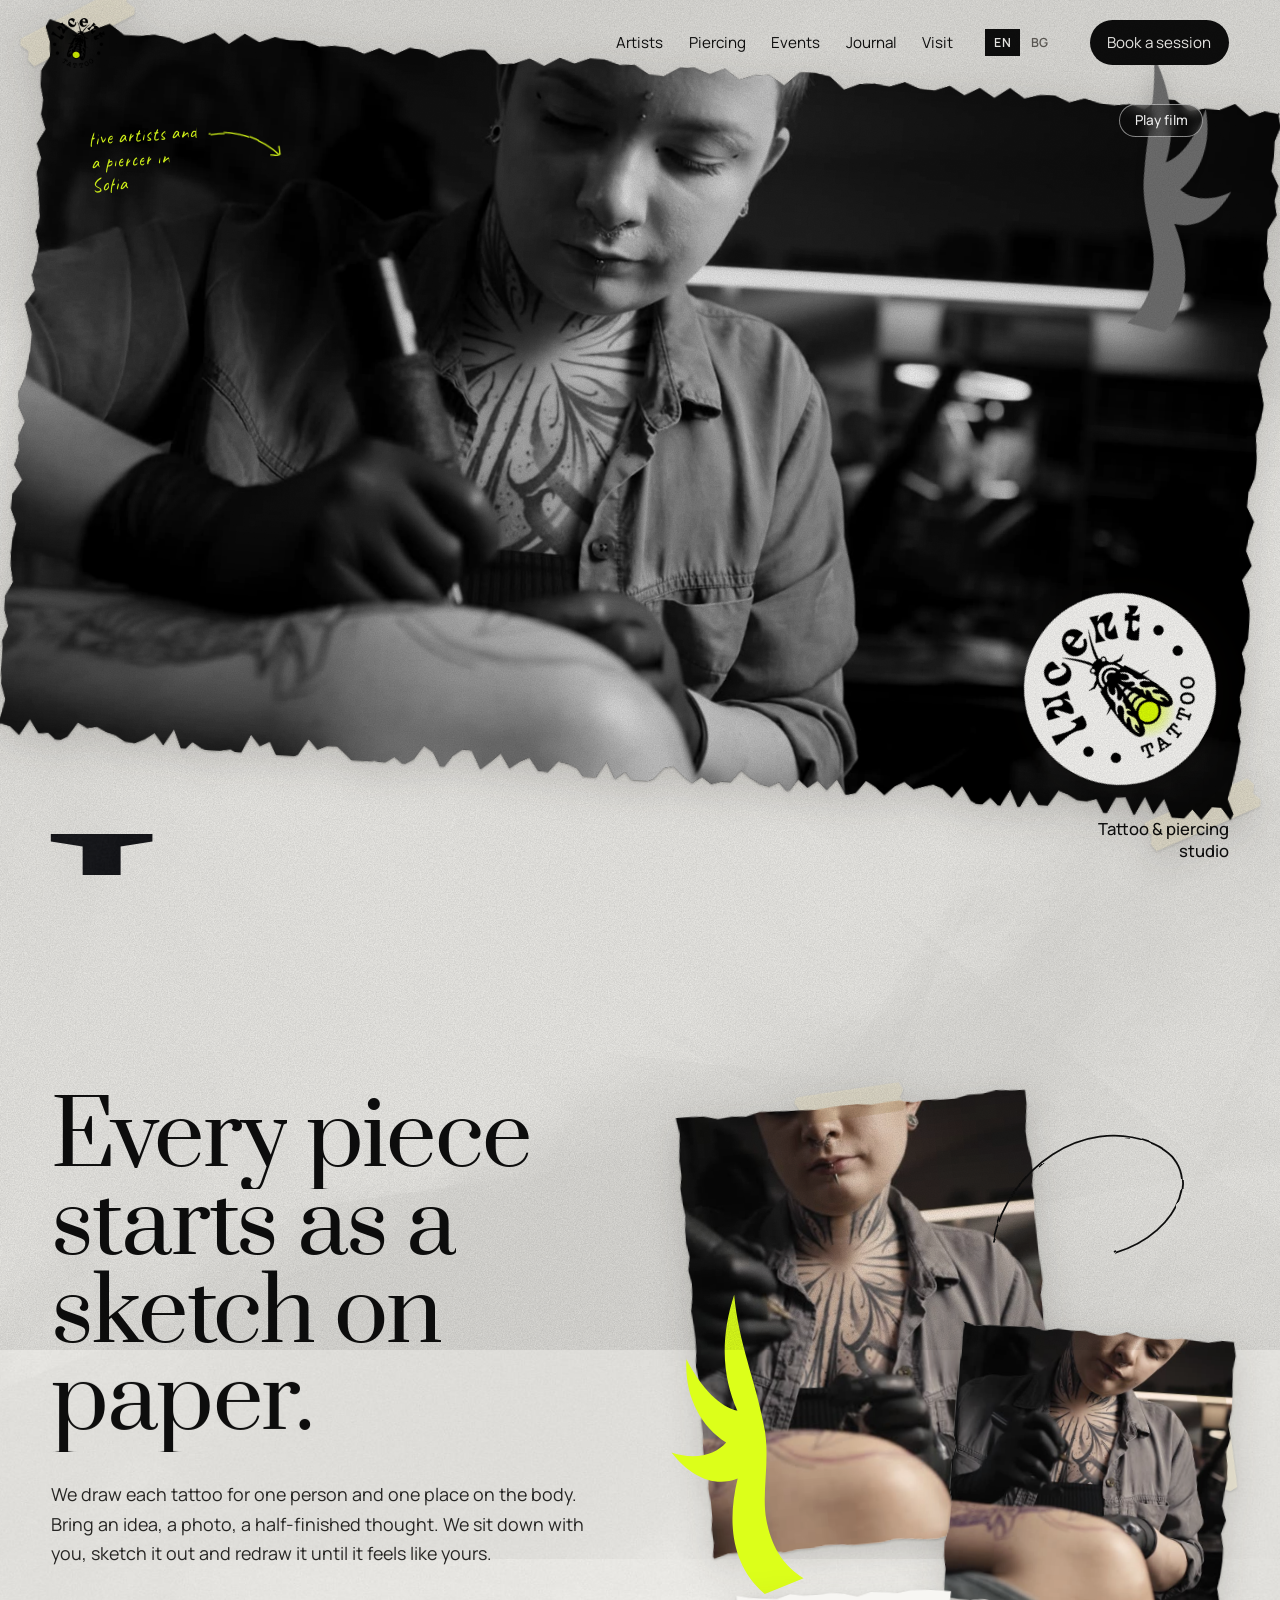
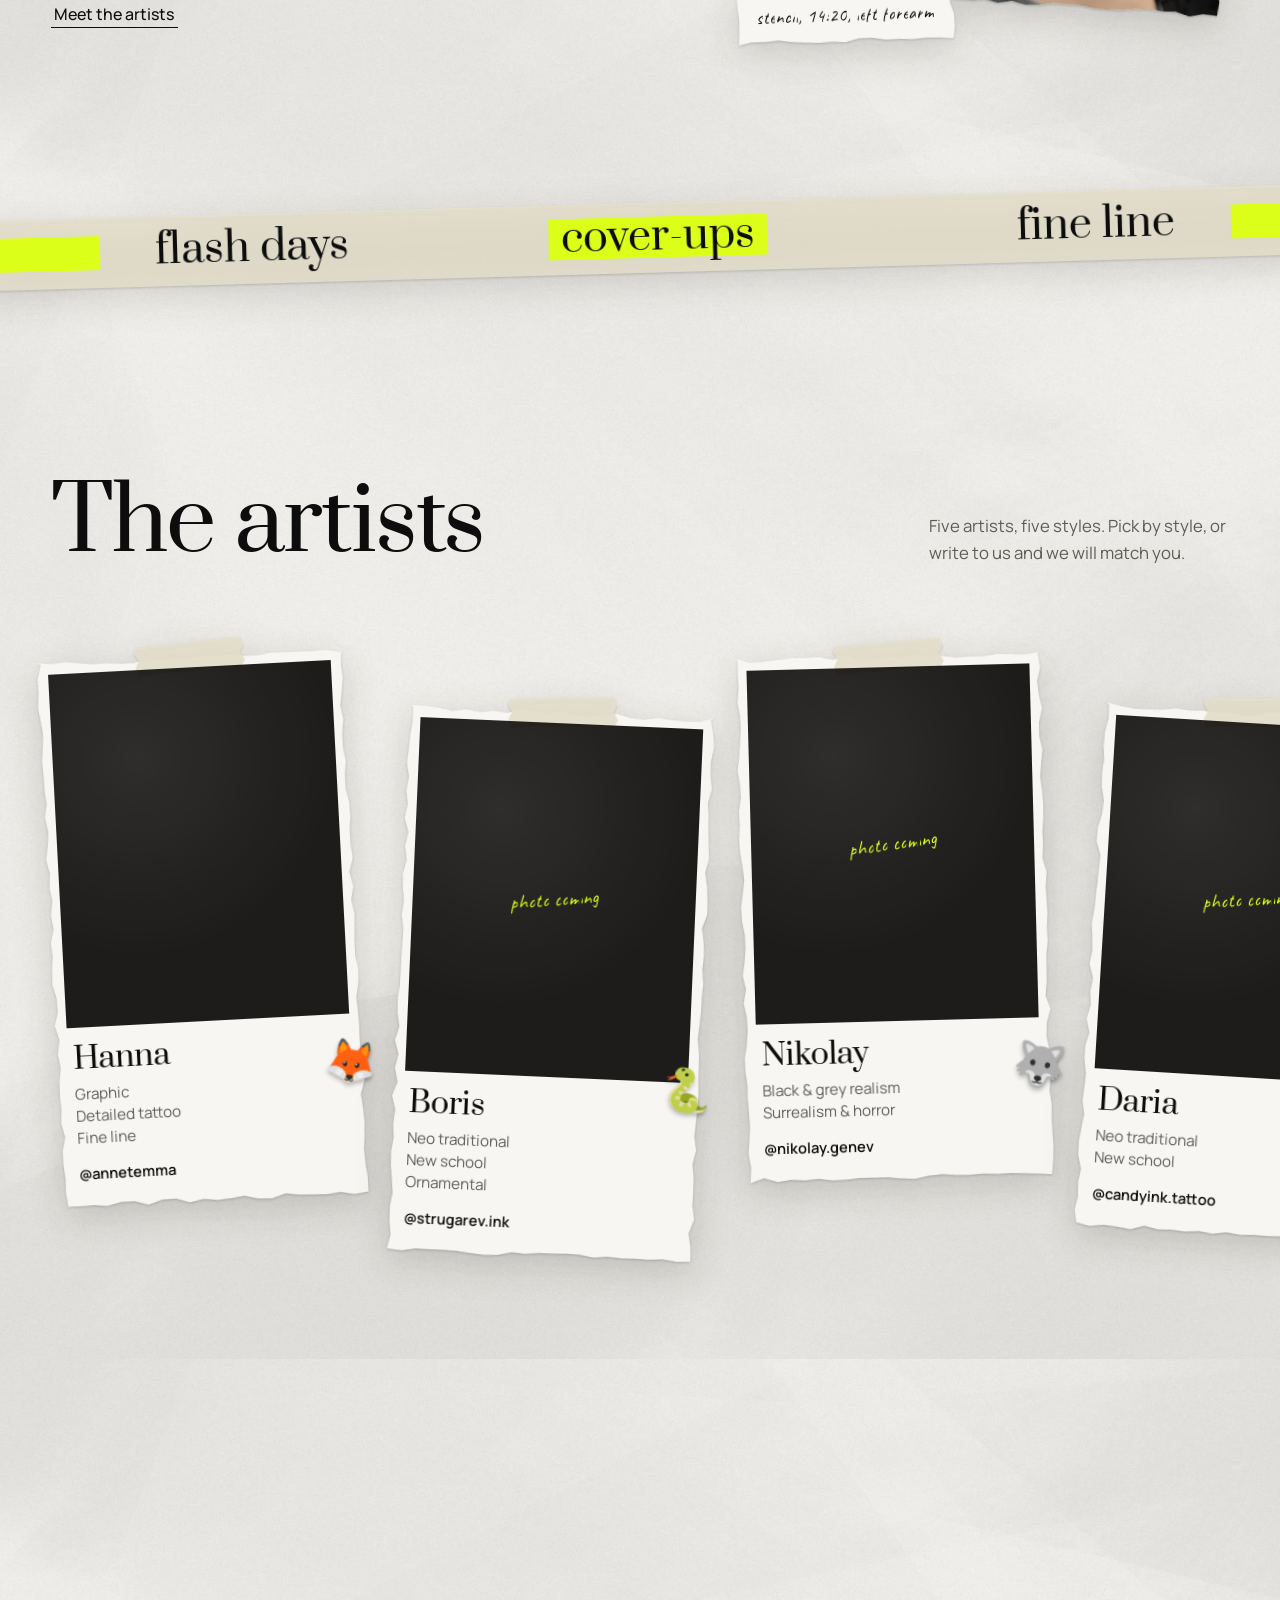
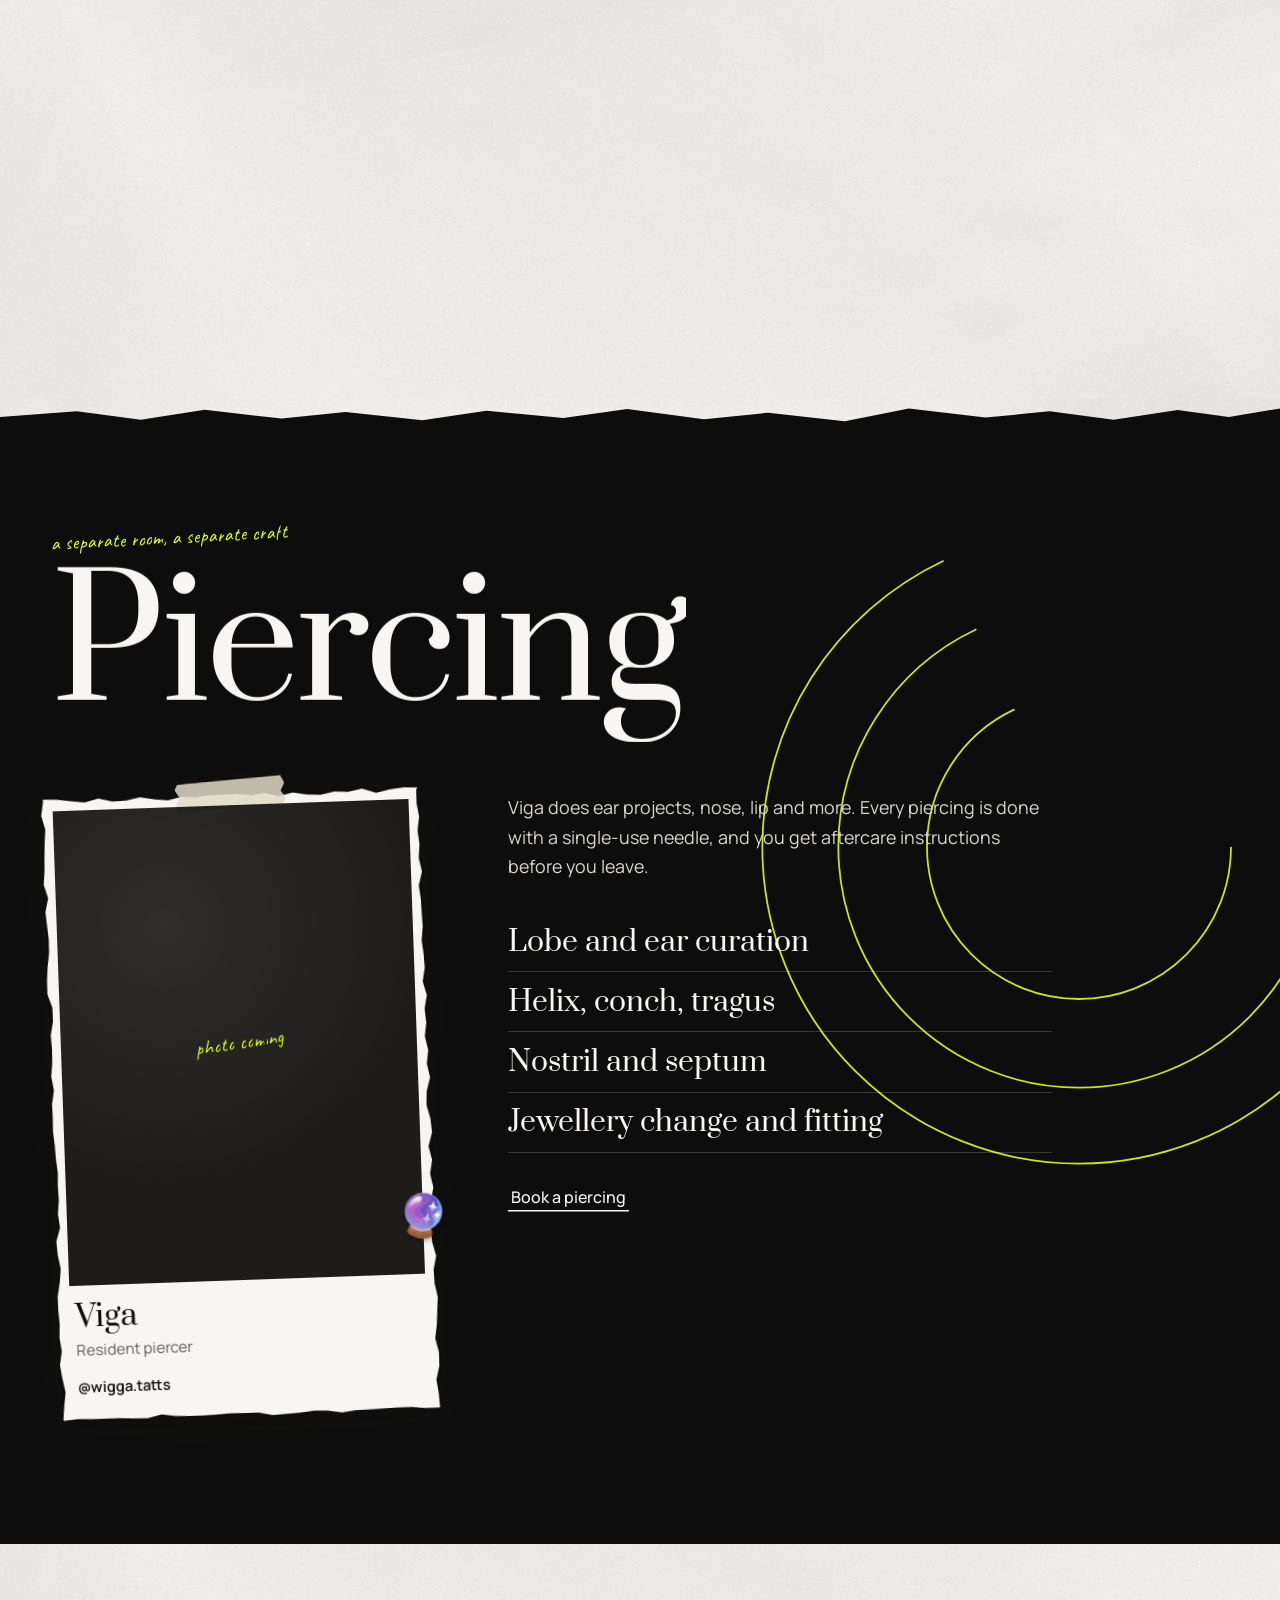
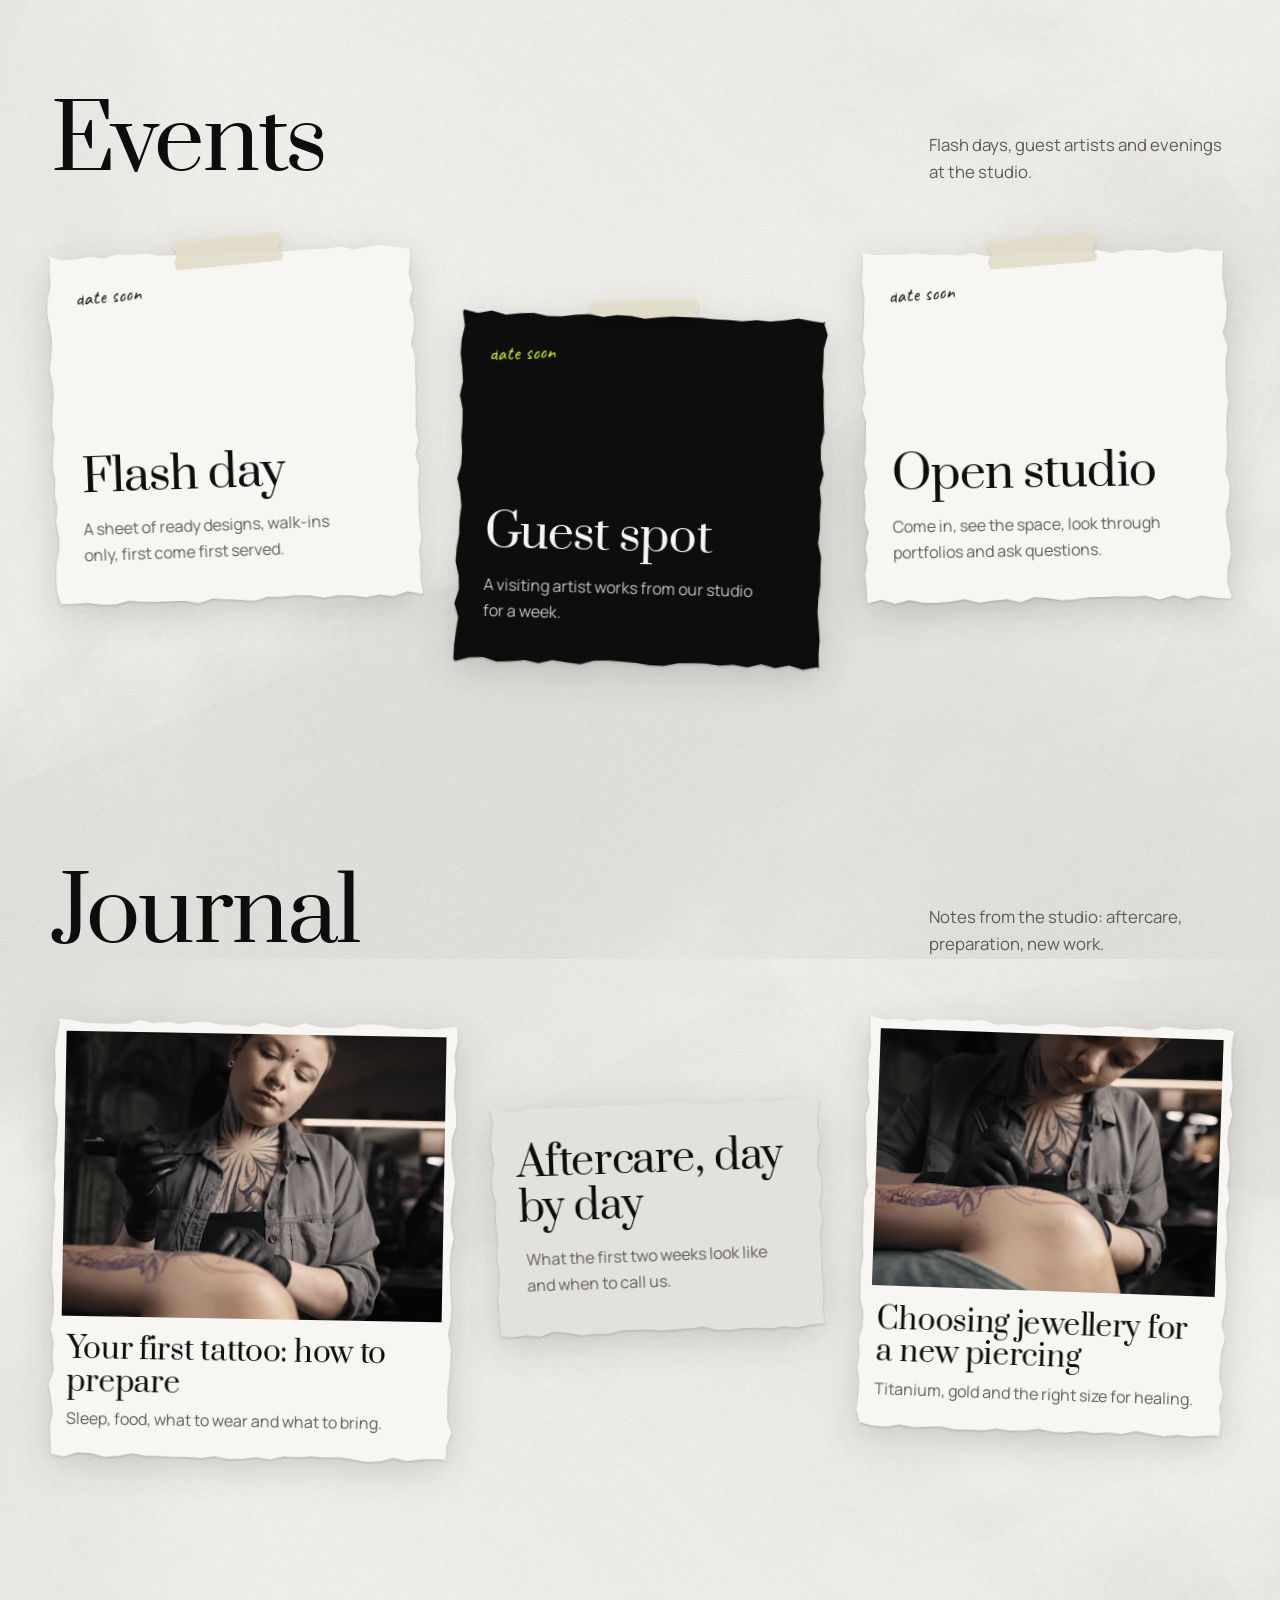
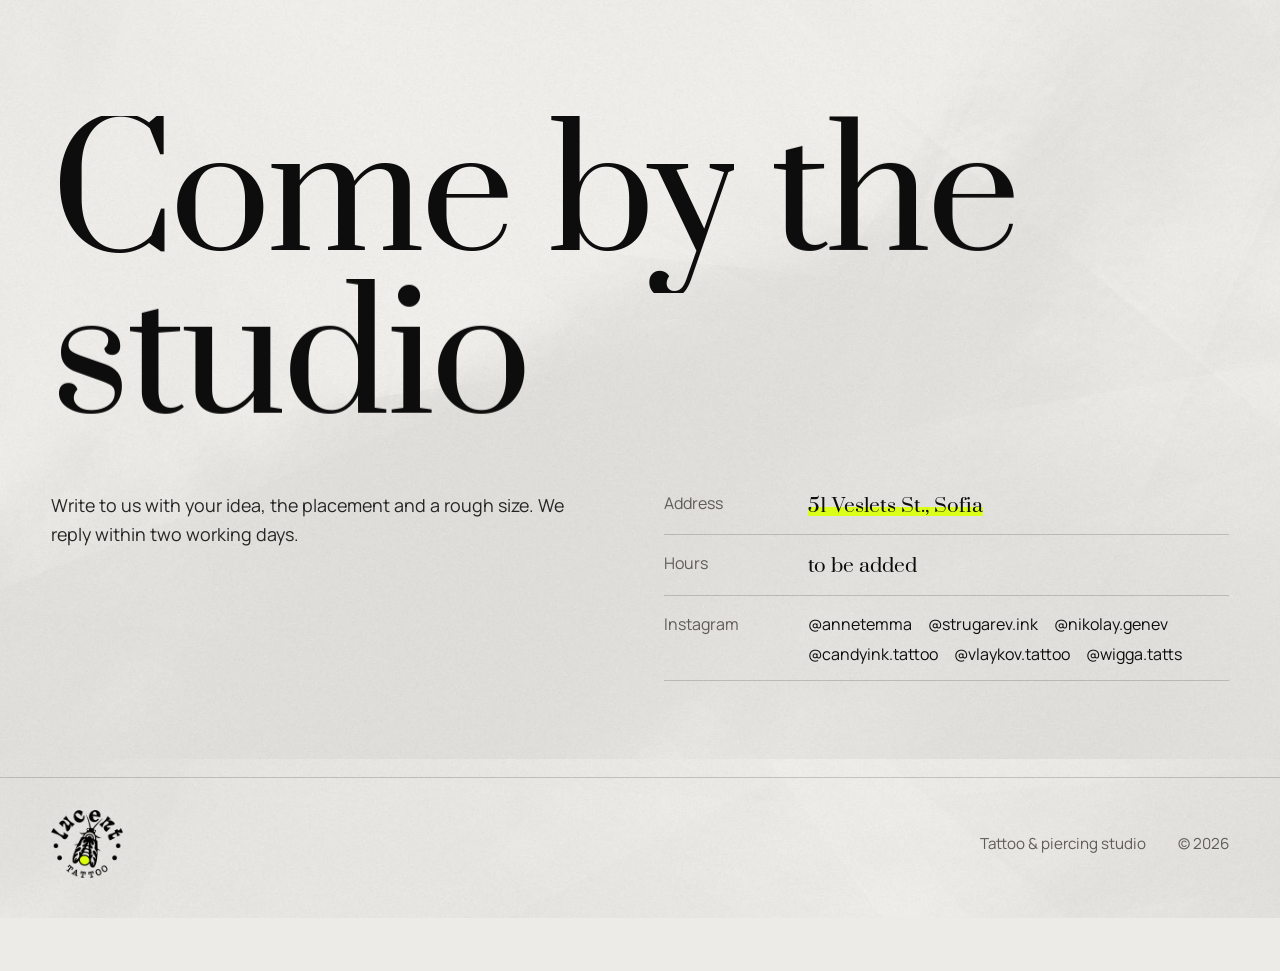
==== commit 990cbbed: "Use Permanent Marker for handwritten notes, animate them writing in Notes are split into letters and" ====
--- a/index.html
+++ b/index.html
@@ -7,7 +7,7 @@
   <meta name="description" content="Lucent Tattoo Studio, Sofia: five tattoo artists and a resident piercer. 51 Veslets St.">
   <link rel="preconnect" href="https://fonts.googleapis.com">
   <link rel="preconnect" href="https://fonts.gstatic.com" crossorigin>
-  <link href="https://fonts.googleapis.com/css2?family=Prata&family=Manrope:wght@400;500;600&family=Bad+Script&display=swap&subset=cyrillic" rel="stylesheet">
+  <link href="https://fonts.googleapis.com/css2?family=Prata&family=Manrope:wght@400;500;600&family=Permanent+Marker&family=Caveat:wght@700&display=swap&subset=cyrillic" rel="stylesheet">
   <link rel="stylesheet" href="css/style.css">
   <link rel="preload" as="image" href="assets/img/paper.jpg">
   <link rel="icon" type="image/png" href="assets/img/brand/favicon.png">
--- a/css/style.css
+++ b/css/style.css
@@ -12,7 +12,7 @@
 
   --f-display: "Prata", "Times New Roman", serif;
   --f-body: "Manrope", system-ui, sans-serif;
-  --f-hand: "Bad Script", cursive;
+  --f-hand: "Permanent Marker", "Caveat", cursive;  /* Caveat covers Cyrillic */
 
   --gutter: clamp(16px, 4vw, 64px);
   --measure: 34rem;
@@ -45,8 +45,11 @@
 }
 .display--xl { font-size: clamp(3.4rem, 13vw, 12rem); max-width: none; }
 .lede { font-size: clamp(1.05rem, 1.4vw, 1.25rem); line-height: 1.65; max-width: var(--measure); color: #262523; }
-.note { font: 400 clamp(1.25rem, 2vw, 1.7rem)/1.1 var(--f-hand); color: var(--ink); }
-
+.note { font: 400 clamp(1.05rem, 1.6vw, 1.4rem)/1.15 var(--f-hand); color: var(--ink); }
+
+/* handwriting is split into letters for the write-in animation */
+.w { display: inline-block; white-space: nowrap; }
+.ch { display: inline-block; }
 .split-line { display: inline-block; vertical-align: top; overflow: hidden; padding-bottom: .08em; margin-bottom: -.08em; }
 .split-line > span { display: inline-block; will-change: transform; }
 
@@ -176,7 +179,7 @@
 .collage__c { left: 8%; bottom: 0; --r: -2deg; z-index: 3; }
 .collage .torn { height: 100%; }
 .paper-slip .torn { height: auto; padding: .9rem 1.3rem 1.1rem; background: var(--paper-light); }
-.slip { font: 400 1.5rem/1 var(--f-hand); color: var(--ink); white-space: nowrap; }
+.slip { font: 400 1.2rem/1 var(--f-hand); color: var(--ink); white-space: nowrap; }
 .collage__scribble { position: absolute; z-index: 4; width: 46%; right: 4%; top: -2%; fill: none; stroke: var(--ink); stroke-width: 2.2; stroke-linecap: round; filter: url(#rough); pointer-events: none; }
 
 /* ---------- marquee (tape strip) ---------- */
@@ -185,9 +188,9 @@
   padding: .9rem 0; filter: var(--shadow);
 }
 .marquee__track { display: flex; width: max-content; gap: 3.5rem; padding-left: 3.5rem; }
-.marquee__track span { font: 400 clamp(1.6rem, 3.2vw, 2.6rem)/1 var(--f-display); white-space: nowrap; }
-.marquee__track span:nth-child(odd) { font-family: var(--f-hand); }
-.marquee__track span:nth-child(3n) { background: var(--lime); padding: 0 .3em; }
+.marquee__track > span { font: 400 clamp(1.6rem, 3.2vw, 2.6rem)/1 var(--f-display); white-space: nowrap; }
+.marquee__track > span:nth-child(odd) { font-family: var(--f-hand); font-size: clamp(1.3rem, 2.6vw, 2.1rem); align-self: center; }
+.marquee__track > span:nth-child(3n) { background: var(--lime); padding: 0 .3em; }
 
 /* ---------- section heads ---------- */
 .section-head {
@@ -288,7 +291,7 @@
   position: absolute; right: calc(var(--gutter) + 4vw); top: clamp(3rem, 8vw, 7rem);
   width: clamp(130px, 14vw, 180px); aspect-ratio: 1; border-radius: 50%;
   display: grid; place-items: center; text-align: center; padding: 1.4rem;
-  font: 400 1.6rem/1.05 var(--f-hand); color: var(--ink); text-decoration: none;
+  font: 400 1.25rem/1.1 var(--f-hand); color: var(--ink); text-decoration: none;
   background: var(--lime); border: 2px solid var(--ink); transform: rotate(-12deg);
   transition: transform .5s cubic-bezier(.2,.8,.2,1), background-color .3s, color .3s;
 }
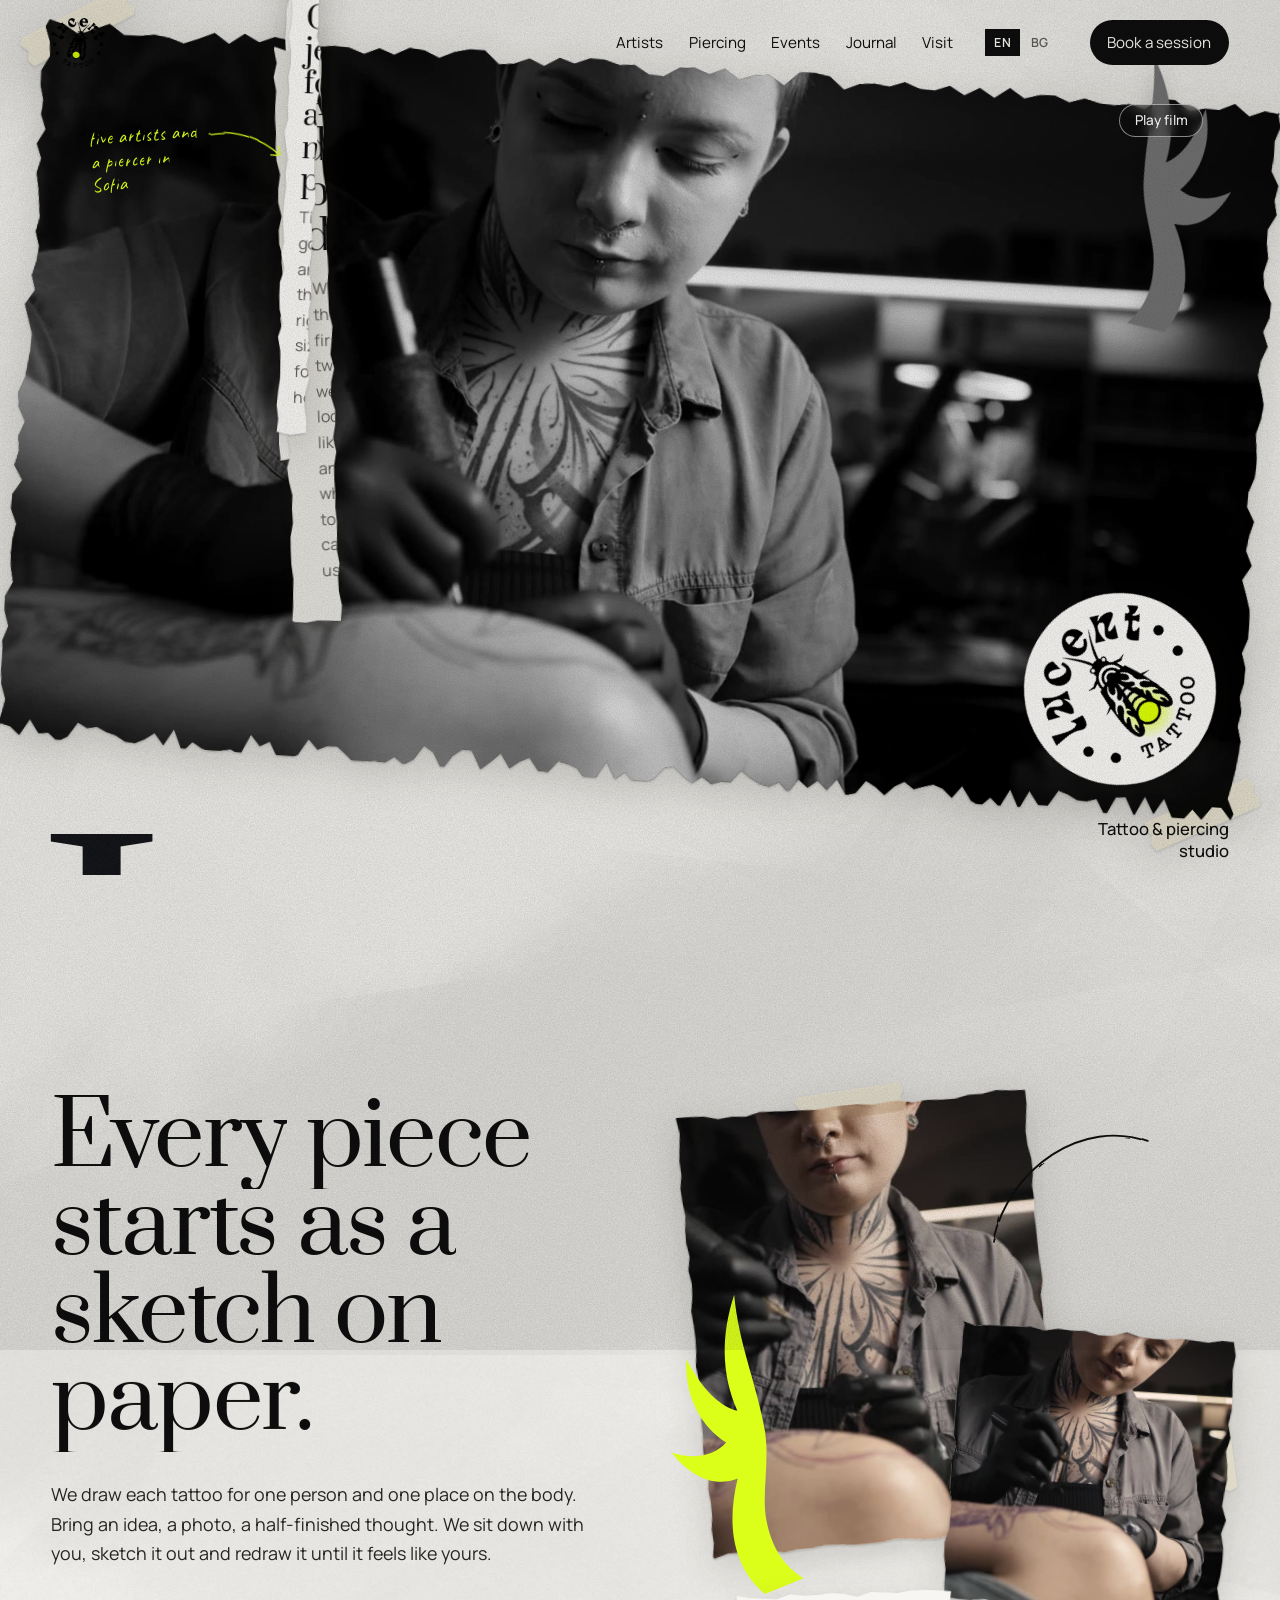
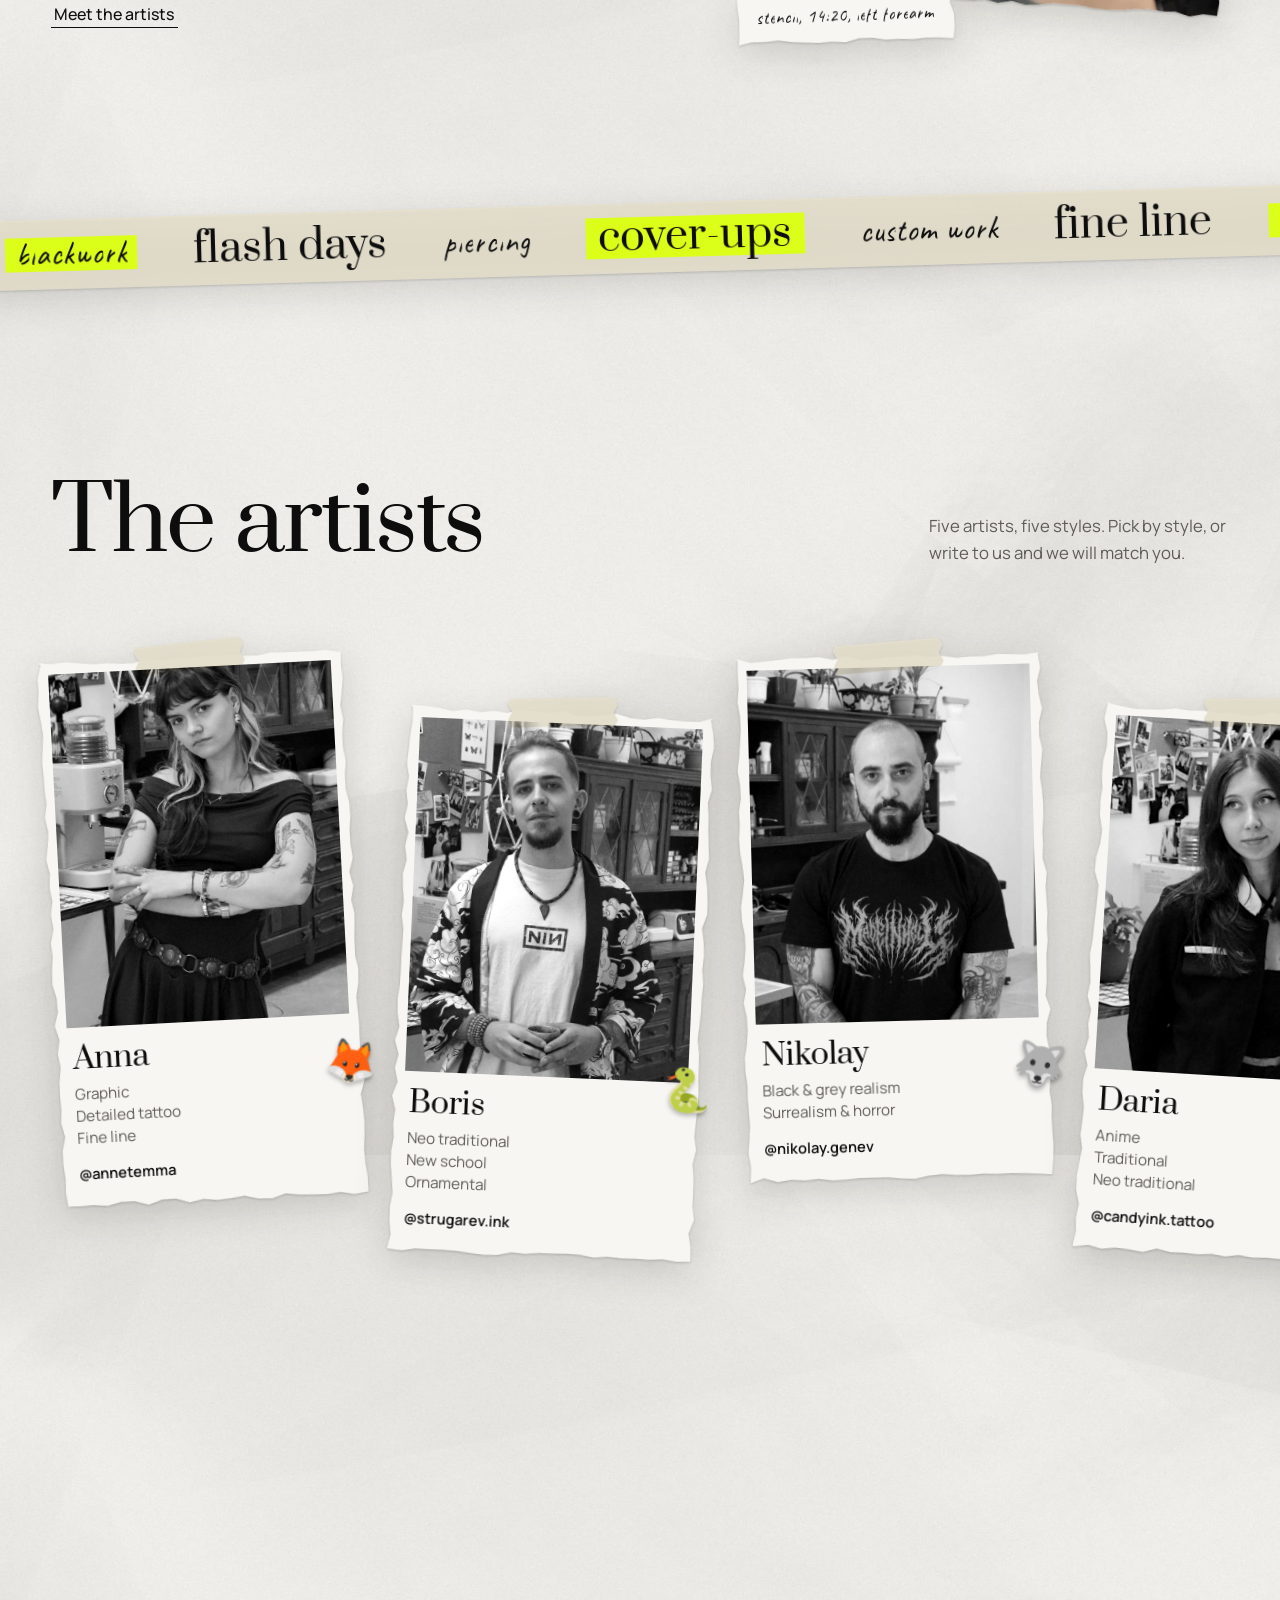
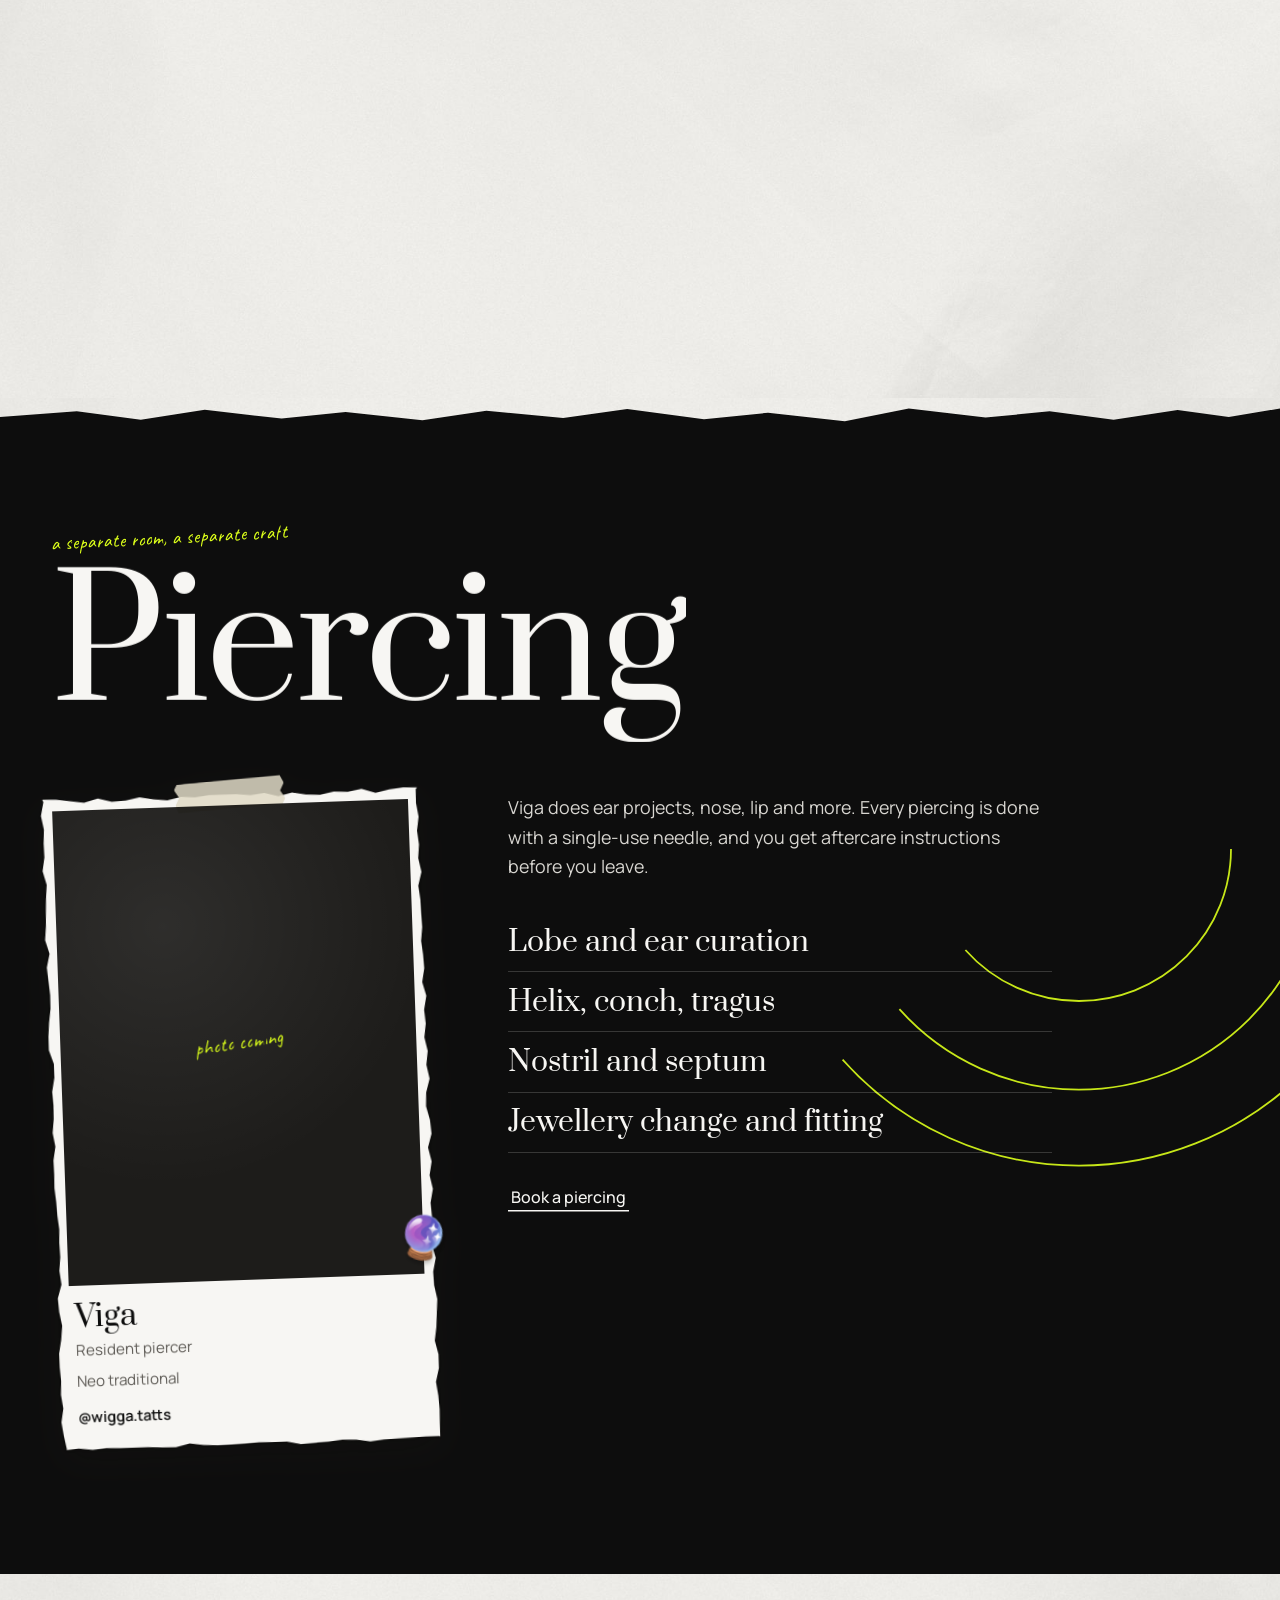
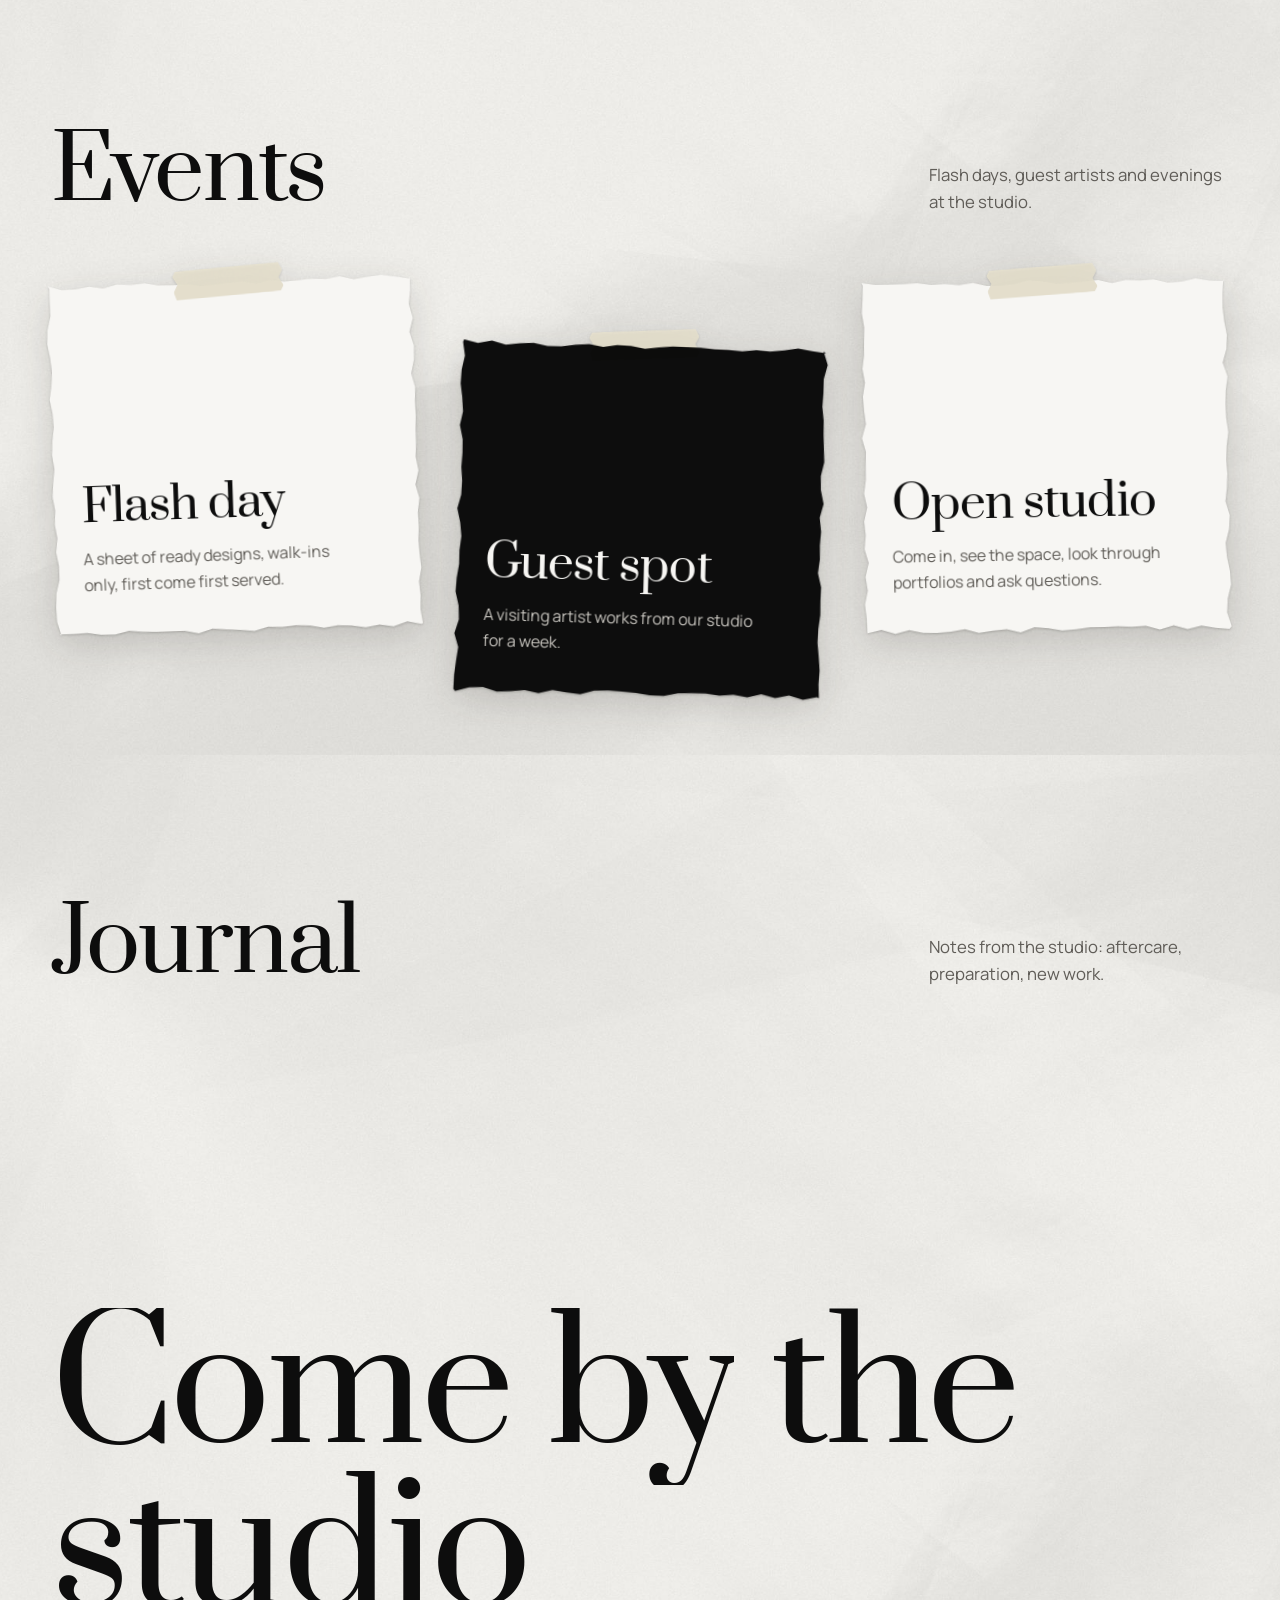
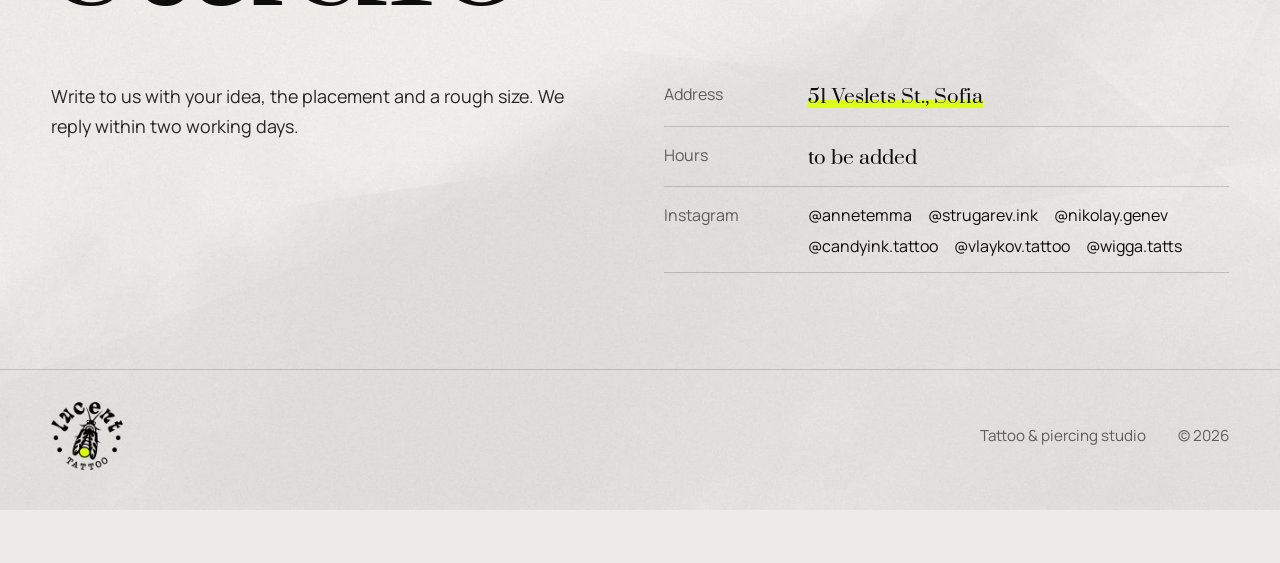
==== commit b308840e: "Add Anna's artist page Dossier-style header with her photo, styles, Instagram QR and redacted fields" ====
--- a/index.html
+++ b/index.html
@@ -118,11 +118,11 @@
           <article class="card scrap" data-card style="--r:-3deg">
             <div class="torn" data-torn>
               <div class="card__photo">
-                <img src="assets/img/artists/hanna.jpg" alt="Hanna" loading="lazy" onerror="this.remove()">
-                <span class="note" data-i18n="artists.photo">photo coming</span>
-              </div>
-              <div class="card__body">
-                <h3 class="card__name">Hanna</h3>
+                <img src="assets/img/artists/anna.jpg" alt="Anna" loading="lazy" onerror="this.remove()">
+                <span class="note" data-i18n="artists.photo">photo coming</span>
+              </div>
+              <div class="card__body">
+                <h3 class="card__name"><a class="card__link" href="artists/anna.html">Anna</a></h3>
                 <ul class="card__styles"><li data-i18n="s.graphic"></li><li data-i18n="s.detailed"></li><li data-i18n="s.fineline"></li></ul>
                 <a class="card__ig" href="https://www.instagram.com/annetemma/" target="_blank" rel="noopener">@annetemma</a>
               </div>
@@ -168,7 +168,7 @@
               </div>
               <div class="card__body">
                 <h3 class="card__name">Daria</h3>
-                <ul class="card__styles"><li data-i18n="s.neotrad"></li><li data-i18n="s.newschool"></li></ul>
+                <ul class="card__styles"><li data-i18n="s.anime"></li><li data-i18n="s.traditional"></li><li data-i18n="s.neotrad"></li></ul>
                 <a class="card__ig" href="https://www.instagram.com/candyink.tattoo/" target="_blank" rel="noopener">@candyink.tattoo</a>
               </div>
             </div>
@@ -183,7 +183,7 @@
               </div>
               <div class="card__body">
                 <h3 class="card__name">Sasha</h3>
-                <ul class="card__styles"><li data-i18n="s.japanese"></li></ul>
+                <ul class="card__styles"><li data-i18n="s.bg"></li><li data-i18n="s.japanese"></li></ul>
                 <a class="card__ig" href="https://www.instagram.com/vlaykov.tattoo/" target="_blank" rel="noopener">@vlaykov.tattoo</a>
               </div>
             </div>
@@ -214,6 +214,7 @@
               <div class="card__body">
                 <h3 class="card__name">Viga</h3>
                 <p class="card__style" data-i18n="piercing.role">Resident piercer</p>
+                <ul class="card__styles"><li data-i18n="s.neotrad"></li></ul>
                 <a class="card__ig" href="https://www.instagram.com/wigga.tatts/" target="_blank" rel="noopener">@wigga.tatts</a>
               </div>
             </div>
--- a/css/style.css
+++ b/css/style.css
@@ -317,6 +317,134 @@
   60% { transform: translate(-2%, -1%); } 80% { transform: translate(3%, 3%); } 100% { transform: translate(0, 0); }
 }
 
+/* =========================================================
+   Artist page: dossier, work gallery, sticky booking
+   ========================================================= */
+.artist-page { --artist: #a9dcc4; --f-type: "Courier Prime", "PT Mono", monospace; }
+
+.card__link { text-decoration: none; }
+.card__link::after { content: ""; position: absolute; inset: 0; z-index: 2; }
+.card__ig { position: relative; z-index: 3; }
+
+.dossier { padding: 7rem var(--gutter) clamp(4rem, 8vw, 7rem); }
+.dossier__back { margin: 0 0 2rem; }
+
+.folder {
+  position: relative; max-width: 1180px; margin: 0 auto;
+  padding: clamp(18px, 3vw, 40px) clamp(18px, 3vw, 40px) clamp(40px, 6vw, 80px);
+  background: #d8cfb8; transform: rotate(-.6deg); filter: var(--shadow);
+  display: grid; grid-template-columns: minmax(0, 1.25fr) minmax(0, .9fr); gap: clamp(20px, 3vw, 48px); align-items: start;
+}
+.folder::before {   /* folder tab */
+  content: ""; position: absolute; left: 6%; top: -26px; width: 28%; height: 30px; background: #d8cfb8;
+  clip-path: polygon(6% 0, 94% 0, 100% 100%, 0 100%);
+}
+
+.sheet {
+  position: relative; grid-row: 1 / 3; background: #f4f1e8; padding: clamp(22px, 3.5vw, 48px) clamp(18px, 3vw, 40px) clamp(28px, 4vw, 56px) clamp(48px, 6vw, 84px);
+  box-shadow: 0 1px 0 rgba(0,0,0,.06), 0 12px 30px rgba(40,30,10,.12);
+  background-image: repeating-linear-gradient(transparent 0 31px, rgba(120,100,60,.08) 31px 32px);
+}
+.clip { position: absolute; left: 22%; top: -34px; width: 34px; fill: none; stroke: #6f6f6f; stroke-width: 3.5; stroke-linecap: round; }
+.sheet__secret {
+  position: absolute; left: 12px; top: 40px; writing-mode: vertical-rl; transform: rotate(180deg);
+  font: 700 clamp(1rem, 1.6vw, 1.35rem)/1 var(--f-type); letter-spacing: .04em; text-transform: uppercase;
+  border: 3px double var(--ink); padding: .5rem .25rem; opacity: .85;
+}
+.sheet__head { display: flex; align-items: center; gap: clamp(16px, 3vw, 40px); margin-bottom: clamp(18px, 3vw, 32px); }
+.sheet__logo { width: clamp(90px, 11vw, 140px); height: auto; border-radius: 50%; background: #efeadb; padding: 8px; box-shadow: inset 0 0 0 2px rgba(0,0,0,.08); }
+.sheet__qr img { width: clamp(80px, 9vw, 116px); height: auto; mix-blend-mode: multiply; }
+
+.form { margin: 0 0 clamp(18px, 3vw, 30px); border: 1.5px solid rgba(60,50,30,.5); border-radius: 4px; overflow: hidden; }
+.form__row { display: grid; grid-template-columns: minmax(7.5rem, 34%) 1fr; align-items: center; gap: .8rem; padding: .55rem .9rem; border-bottom: 1px solid rgba(60,50,30,.25); min-height: 3rem; }
+.form__row:last-child { border-bottom: 0; }
+.form__row--fill { background: var(--artist); }
+.form__row--title, .form__row--chips { grid-template-columns: 1fr; }
+.form dt { font: 400 clamp(1rem, 1.5vw, 1.25rem)/1.2 var(--f-type); }
+.form dd { margin: 0; min-width: 0; }
+.form__hand { font: 400 clamp(1.25rem, 2.2vw, 1.9rem)/1.1 var(--f-hand); text-transform: uppercase; color: var(--ink); text-decoration: none; margin: 0; letter-spacing: .02em; }
+a.form__hand:hover { background: var(--lime); }
+.form__row--bio dd { font: 400 clamp(.98rem, 1.3vw, 1.12rem)/1.55 var(--f-type); max-width: 46ch; }
+.chip { display: inline-block; font: 400 clamp(.95rem, 1.3vw, 1.15rem)/1 var(--f-type); text-transform: uppercase; border: 1.5px solid var(--ink); padding: .45rem .8rem; margin: .2rem .35rem .2rem 0; background: rgba(255,255,255,.25); }
+.redact { display: block; height: 1.2rem; width: min(70%, 260px); background: var(--ink); border-radius: 3px 8px 4px 9px / 6px 3px 8px 4px; transform-origin: left center; filter: url(#rough); }
+
+.polaroid { margin: 0; background: #fbfbf8; padding: 14px 14px 64px; position: relative; filter: var(--shadow); }
+.polaroid img { width: 100%; height: auto; aspect-ratio: 4 / 5; object-fit: cover; }
+.polaroid--portrait { transform: rotate(2.2deg); margin-top: clamp(0px, 2vw, 24px); }
+
+.prints {
+  position: relative; display: flex; gap: clamp(12px, 2vw, 28px); justify-content: center; align-self: end;
+  background: #f1ead6; padding: 22px 22px 16px; transform: rotate(-1.5deg); filter: var(--shadow);
+  background-image: radial-gradient(circle at 20% 10%, rgba(150,120,60,.12), transparent 60%);
+}
+.prints figure { margin: 0; text-align: center; }
+.prints img { width: clamp(64px, 7vw, 96px); height: auto; mix-blend-mode: multiply; }
+.prints figcaption { font: 400 1.05rem/1 var(--f-type); margin-top: .6rem; }
+.prints__clip { position: absolute; right: -26px; top: 30%; width: 44px; fill: #b9b9b4; stroke: #6f6f6f; stroke-width: 2.5; transform: rotate(90deg); }
+
+.pen { position: absolute; width: clamp(240px, 34vw, 460px); right: -3%; bottom: -24px; transform: rotate(-24deg); filter: drop-shadow(0 10px 8px rgba(0,0,0,.25)); pointer-events: none; }
+
+/* gallery */
+.works { padding: clamp(3rem, 8vw, 7rem) 0 clamp(3rem, 6vw, 5rem); }
+.works__count { font: 400 1.6rem/1 var(--f-display); color: var(--ink); margin-right: .4rem; }
+.gallery { columns: 3 300px; column-gap: clamp(18px, 3vw, 40px); padding: 0 var(--gutter); }
+.shot { break-inside: avoid; margin: 0 0 clamp(22px, 3.5vw, 44px); background: #fbfbf8; padding: 12px 12px 48px; }
+.shot:nth-child(4n+2) { margin-left: 6%; }
+.shot:nth-child(5n+3) { margin-right: 8%; }
+.shot__open { display: block; width: 100%; padding: 0; border: 0; background: none; cursor: zoom-in; }
+.shot__open img { width: 100%; height: auto; display: block; transition: filter .4s; }
+.shot:hover { filter: var(--shadow-lift); z-index: 2; }
+.shot:hover .shot__open img { filter: contrast(1.05) saturate(1.05); }
+
+.artist-end { padding: clamp(3rem, 8vw, 6rem) var(--gutter) clamp(7rem, 12vw, 10rem); }
+.artist-end .lede { margin-top: 1.6rem; }
+.artist-page .foot { padding-bottom: 6.5rem; }
+
+/* booking button stays on screen */
+.book-sticky {
+  position: fixed; z-index: 60; right: max(var(--gutter), env(safe-area-inset-right, 0px)); bottom: calc(22px + env(safe-area-inset-bottom, 0px));
+  display: inline-flex; align-items: center; gap: .7rem;
+  font: 400 clamp(1rem, 1.4vw, 1.2rem)/1 var(--f-hand); text-transform: uppercase; letter-spacing: .02em;
+  color: var(--ink); background: var(--lime); text-decoration: none;
+  padding: 1rem 1.4rem; border: 2px solid var(--ink); border-radius: 999px;
+  box-shadow: 4px 4px 0 var(--ink); transition: translate .25s, box-shadow .25s;
+}
+.book-sticky:hover { translate: -2px -2px; box-shadow: 6px 6px 0 var(--ink); }
+.book-sticky:active { translate: 3px 3px; box-shadow: 1px 1px 0 var(--ink); }
+.book-sticky__dot { width: .7rem; height: .7rem; border-radius: 50%; background: var(--ink); animation: blink 1.6s ease-in-out infinite; }
+@keyframes blink { 50% { opacity: .25; } }
+
+/* photo viewer */
+.lightbox { border: 0; padding: 0; margin: 0; width: 100vw; height: 100vh; max-width: none; max-height: none; background: rgba(13,13,13,.94); color: var(--paper-light); }
+.lightbox[open] { display: grid; place-items: center; }
+.lightbox::backdrop { background: transparent; }
+.lightbox img { max-width: min(92vw, 1100px); max-height: 84vh; width: auto; height: auto; touch-action: pan-y; user-select: none; }
+.lightbox__btn { position: absolute; border: 1.5px solid rgba(247,246,243,.5); background: rgba(13,13,13,.4); color: var(--paper-light); width: 52px; height: 52px; border-radius: 50%; font: 400 1.8rem/1 var(--f-body); cursor: pointer; }
+.lightbox__btn:hover { background: var(--lime); color: var(--ink); border-color: var(--lime); }
+.lightbox__close { top: calc(18px + env(safe-area-inset-top, 0px)); right: 18px; }
+.lightbox__prev { left: 18px; top: 50%; translate: 0 -50%; }
+.lightbox__next { right: 18px; top: 50%; translate: 0 -50%; }
+.lightbox__count { position: absolute; bottom: calc(20px + env(safe-area-inset-bottom, 0px)); left: 50%; translate: -50% 0; font: 400 1rem/1 var(--f-type); }
+
+@media (max-width: 960px) {
+  .folder { grid-template-columns: 1fr; }
+  .sheet { grid-row: auto; }
+  .polaroid--portrait { max-width: 420px; justify-self: center; }
+  .prints { justify-self: center; }
+  .pen { display: none; }
+}
+@media (max-width: 560px) {
+  .dossier { padding-top: 6rem; }
+  .sheet { padding-left: 46px; }
+  .sheet__secret { left: 8px; font-size: .9rem; }
+  .form__row { grid-template-columns: 1fr; gap: .3rem; }
+  .gallery { columns: 2 140px; column-gap: 12px; }
+  .shot { padding: 7px 7px 26px; margin-bottom: 14px; }
+  .shot:nth-child(4n+2), .shot:nth-child(5n+3) { margin-left: 0; margin-right: 0; }
+  .book-sticky { left: max(16px, env(safe-area-inset-left, 0px)); right: max(16px, env(safe-area-inset-right, 0px)); justify-content: center; }
+  .lightbox__prev, .lightbox__next { top: auto; bottom: calc(10px + env(safe-area-inset-bottom, 0px)); translate: none; }
+}
+
 /* ---------- responsive ---------- */
 @media (max-width: 960px) {
   .nav__links { display: none; }
@@ -342,6 +470,6 @@
 }
 
 @media (prefers-reduced-motion: reduce) {
-  .grain, .hero__glow { animation: none; }
+  .grain, .hero__glow, .book-sticky__dot { animation: none; }
   *, *::before, *::after { transition-duration: .01ms !important; }
 }
